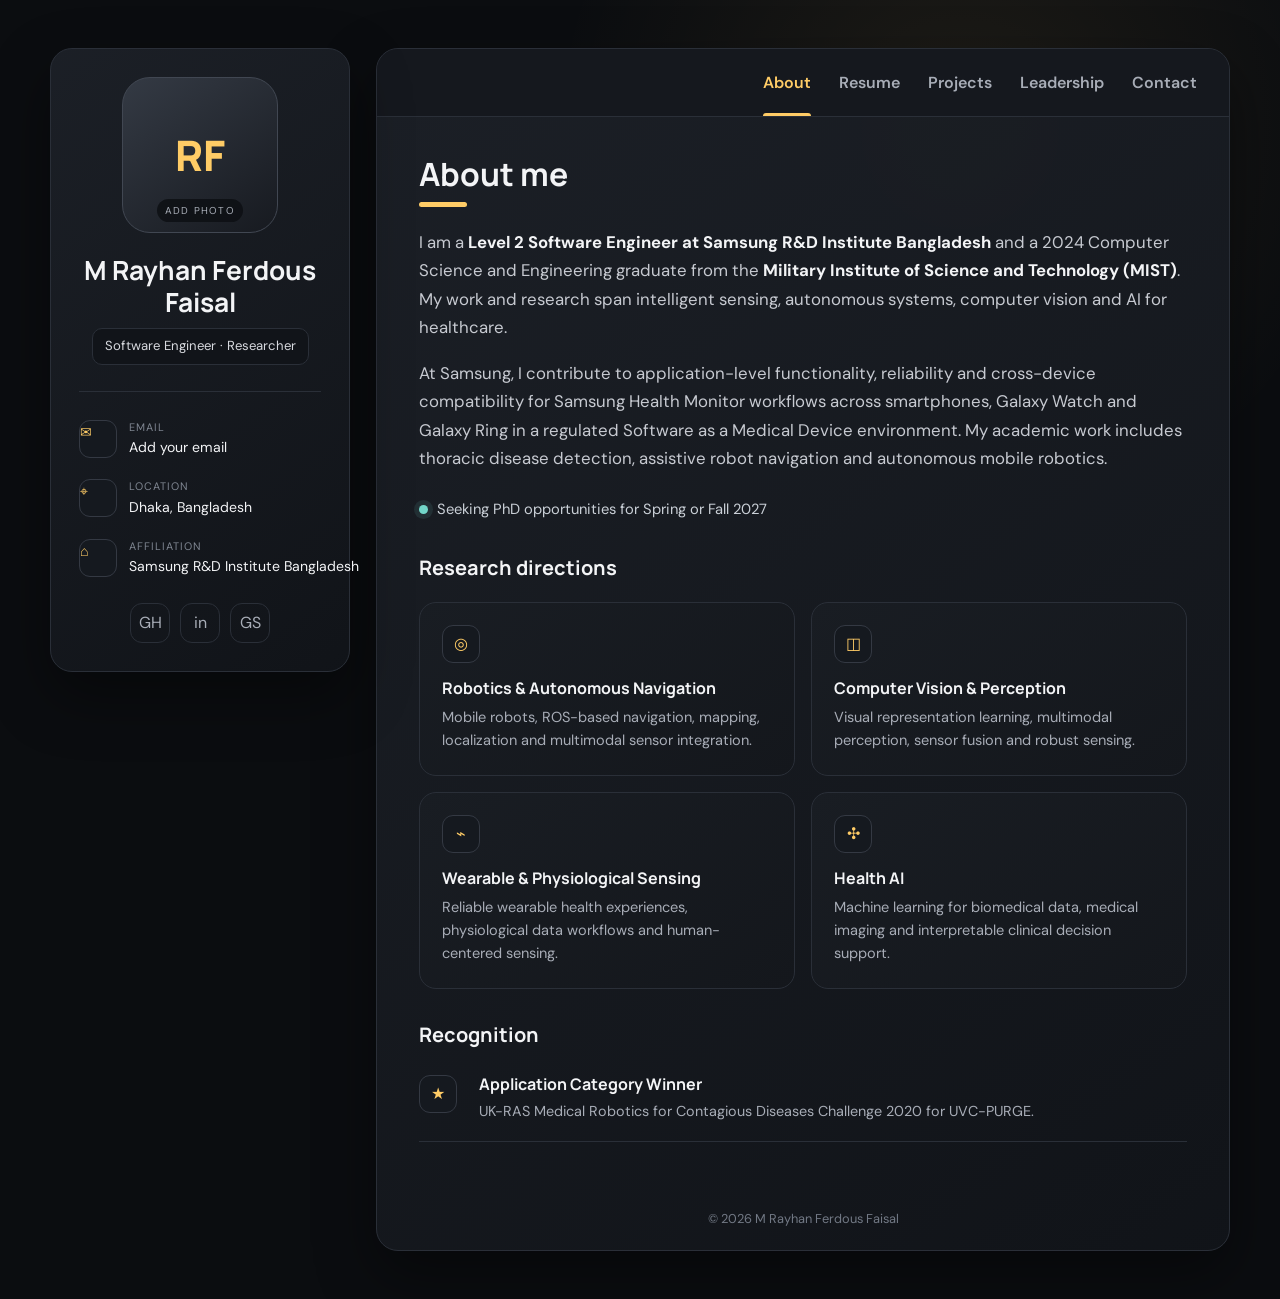
==== index.html @ c5fa4851 "Replace project entries with CV leadership and service activities" ====
<!doctype html><html lang="en"><head><meta charset="utf-8"><meta name="viewport" content="width=device-width,initial-scale=1"><meta name="description" content="M Rayhan Ferdous Faisal — software engineer and prospective PhD researcher in intelligent sensing, robotics, computer vision and health AI."><meta name="theme-color" content="#0b0d10"><title>M Rayhan Ferdous Faisal | Portfolio</title><link rel="preconnect" href="https://fonts.googleapis.com"><link rel="preconnect" href="https://fonts.gstatic.com" crossorigin><link href="https://fonts.googleapis.com/css2?family=DM+Sans:wght@400;500;600;700&family=Manrope:wght@600;700;800&display=swap" rel="stylesheet"><link rel="icon" type="image/svg+xml" href="data:image/svg+xml,%3Csvg xmlns='http://www.w3.org/2000/svg' viewBox='0 0 64 64'%3E%3Crect width='64' height='64' rx='15' fill='%23111318'/%3E%3Cpath d='M14 46V18h19c10 0 17 5 17 14 0 6-3 10-8 12l8 2v4H37l-9-13v13H14zm14-20v8h5c4 0 6-1 6-4s-2-4-6-4h-5z' fill='%23ffcc66'/%3E%3C/svg%3E"><style>
:root{--bg:#0b0d10;--s:#12151a;--s2:#191d23;--line:#2a2f38;--text:#f3f4f6;--muted:#a8adb7;--a:#ffcc66;--teal:#72d6c9;--shadow:0 24px 60px #0006;--r:22px}*{box-sizing:border-box}html{scroll-behavior:smooth}body{margin:0;background:radial-gradient(circle at 75% 10%,#ffcc6614,transparent 27%),var(--bg);color:var(--text);font:16px/1.7 "DM Sans",sans-serif}button,a{font:inherit;color:inherit}a{color:inherit}.shell{width:min(1180px,calc(100% - 32px));margin:48px auto;display:grid;grid-template-columns:300px minmax(0,1fr);gap:26px;align-items:start}.card{background:linear-gradient(145deg,#1c2027fa,#111419fa);border:1px solid var(--line);border-radius:var(--r);box-shadow:var(--shadow)}.side{position:sticky;top:28px;padding:28px;text-align:center}.portrait{width:156px;aspect-ratio:1;margin:0 auto 22px;border-radius:28px;display:grid;place-items:center;background:linear-gradient(145deg,#343a44,#171a20);border:1px solid #414752;overflow:hidden;position:relative}.portrait strong{font:800 42px/1 Manrope;color:var(--a)}.portrait:after{content:"ADD PHOTO";position:absolute;bottom:10px;padding:3px 8px;border-radius:99px;background:#0c0e12cc;color:var(--muted);font-size:10px;letter-spacing:.12em}h1,h2,h3{font-family:Manrope,sans-serif;line-height:1.2;margin-top:0}h1{font-size:1.65rem;margin-bottom:10px}.role{display:inline-flex;padding:6px 12px;border:1px solid var(--line);background:#111419;border-radius:10px;color:#d7d9de;font-size:.82rem}.rule{height:1px;background:var(--line);margin:26px 0}.contacts{display:grid;gap:17px;text-align:left}.contact{display:grid;grid-template-columns:38px 1fr;gap:12px;align-items:center;min-width:0}.icon{width:38px;height:38px;border:1px solid #343943;border-radius:11px;display:grid;place-items:center;color:var(--a);background:#15191f}.contact small{display:block;color:#7f8691;font-size:.68rem;letter-spacing:.09em;text-transform:uppercase}.contact a,.contact span{display:block;white-space:nowrap;overflow:hidden;text-overflow:ellipsis;text-decoration:none;font-size:.88rem}.social{display:flex;justify-content:center;gap:10px;margin-top:24px}.social a{width:40px;height:40px;display:grid;place-items:center;border-radius:12px;border:1px solid var(--line);text-decoration:none;color:var(--muted)}.social a:hover{color:var(--a);border-color:#66562f}.main{min-width:0;overflow:hidden}.nav{display:flex;justify-content:flex-end;padding:0 18px;border-bottom:1px solid var(--line);background:#15181e}.nav button{appearance:none;background:none;border:0;padding:20px 14px;color:var(--muted);cursor:pointer;font-weight:600;position:relative}.nav button.active{color:var(--a)}.nav button.active:after{content:"";height:3px;background:var(--a);border-radius:3px 3px 0 0;position:absolute;left:14px;right:14px;bottom:0}.panel{display:none;padding:38px 42px 46px;animation:lift .28s ease}.panel.active{display:block}@keyframes lift{from{opacity:0;transform:translateY(8px)}to{opacity:1;transform:none}}.title{font-size:2rem;margin-bottom:34px;position:relative}.title:after{content:"";position:absolute;left:0;bottom:-13px;width:48px;height:5px;border-radius:5px;background:var(--a)}.lead{font-size:1.05rem;color:#c7cad1;max-width:72ch}.lead strong{color:var(--text)}.available{display:flex;align-items:center;gap:9px;margin:24px 0 30px;color:#cad0d7;font-size:.92rem}.dot{width:9px;height:9px;border-radius:50%;background:var(--teal);box-shadow:0 0 0 5px #72d6c91a}.grid{display:grid;grid-template-columns:repeat(2,minmax(0,1fr));gap:16px;margin-top:22px}.box{padding:22px;border-radius:17px;border:1px solid var(--line);background:linear-gradient(145deg,#191d23,#14171c)}.box h3{font-size:1rem;margin:0 0 8px}.box p{margin:0;color:var(--muted);font-size:.91rem;line-height:1.6}.box .icon{margin-bottom:16px}.label{margin:34px 0 10px;font-size:1.25rem}.timeline{position:relative;margin-top:22px}.timeline:before{content:"";position:absolute;left:17px;top:12px;bottom:20px;width:1px;background:var(--line)}.entry{position:relative;padding:0 0 28px 52px}.entry:last-child{padding-bottom:0}.entry:before{content:"";position:absolute;left:11px;top:7px;width:11px;height:11px;border-radius:50%;background:var(--a);box-shadow:0 0 0 5px #2a2a26}.entry h3{font-size:1.05rem;margin:0 0 5px}.meta{color:var(--a);font-size:.85rem;margin-bottom:9px}.entry p,.entry li{color:var(--muted);font-size:.92rem}.entry p{margin:0}.entry ul{margin:8px 0 0;padding-left:18px}.pub{display:flex;flex-direction:column;min-height:220px}.tag{width:max-content;max-width:100%;padding:4px 8px;border:1px solid #4a412c;background:#211f18;color:var(--a);border-radius:7px;font-size:.72rem;font-weight:700;letter-spacing:.04em;text-transform:uppercase}.pub h3{font-size:1rem;margin:14px 0 8px}.pub p{margin-bottom:15px}.pub footer{margin-top:auto;color:#7f8691;font-size:.8rem}.project{padding:0;overflow:hidden}.media{aspect-ratio:16/9;display:grid;place-items:center;background:linear-gradient(135deg,#242a32,#111419);color:#7f8691;border-bottom:1px solid var(--line);font-size:.77rem;letter-spacing:.11em}.project-body{padding:20px}.project-body h3{margin:12px 0 8px}.project-body p{color:var(--muted);font-size:.91rem;margin:0}.chips{display:flex;flex-wrap:wrap;gap:7px;margin-top:15px}.chip{border:1px solid var(--line);border-radius:999px;padding:4px 9px;color:#bfc3ca;font-size:.74rem}.actions{display:flex;gap:14px;margin-top:17px}.actions a{font-size:.82rem;color:var(--a);text-decoration:none}.note{margin-top:22px;padding:18px 20px;border:1px dashed #4a505b;border-radius:14px;color:var(--muted);font-size:.9rem}.skills{display:grid;grid-template-columns:repeat(2,minmax(0,1fr));gap:16px}.skill{padding:20px;border:1px solid var(--line);border-radius:16px;background:#15191e}.skill h3{font-size:.96rem;margin-bottom:12px}.skill .chips{margin-top:0}.award{display:grid;grid-template-columns:44px 1fr;gap:16px;align-items:start;padding:18px 0;border-bottom:1px solid var(--line)}.award h3{font-size:1rem;margin-bottom:5px}.award p{margin:0;color:var(--muted);font-size:.9rem}.leadership-list{display:grid;gap:14px;margin-top:20px}.leadership-item{padding:20px;border:1px solid var(--line);border-radius:16px;background:#15191e}.leadership-item h3{margin:0 0 6px;font-size:1rem}.leadership-item p{margin:0;color:var(--muted);font-size:.92rem}.contact-cards{display:grid;grid-template-columns:repeat(2,minmax(0,1fr));gap:16px;margin:22px 0}.contact-card{display:flex;gap:14px;align-items:center;padding:18px;border:1px solid var(--line);border-radius:16px;background:#15191e;text-decoration:none}.contact-card:hover{border-color:#66562f}.contact-card strong{display:block;font-family:Manrope}.contact-card span{display:block;color:var(--muted);font-size:.85rem}.contact-form{display:grid;gap:14px;margin-top:24px}.contact-form label{display:grid;gap:6px;color:#cfd2d8;font-weight:600;font-size:.88rem}.contact-form input,.contact-form textarea{width:100%;border:1px solid var(--line);border-radius:12px;background:#101318;color:var(--text);padding:13px 14px;font:inherit}.contact-form textarea{min-height:150px;resize:vertical}.contact-form button{width:max-content;border:1px solid #705b28;border-radius:12px;background:var(--a);color:#18140b;padding:11px 18px;font-weight:800;cursor:pointer}.contact-form button:hover{background:#f3b844}.form-note{color:var(--muted);font-size:.83rem;margin:0}.foot{padding:20px;text-align:center;color:#727985;font-size:.8rem}:focus-visible{outline:2px solid var(--a);outline-offset:3px}@media(max-width:900px){.shell{grid-template-columns:1fr;margin:24px auto}.side{position:relative;top:0;text-align:left;display:grid;grid-template-columns:120px 1fr;gap:20px}.portrait{width:120px;margin:0;grid-row:1/3}.side .rule,.side .contacts,.side .social{grid-column:1/-1}.social{justify-content:flex-start}.grid,.contact-cards{grid-template-columns:1fr}}@media(max-width:640px){.shell{width:calc(100% - 20px);margin:10px auto 86px}.side{display:block;text-align:center;padding:22px}.portrait{margin:0 auto 18px}.contacts{text-align:left}.main{overflow:visible}.nav{position:fixed;z-index:20;bottom:0;left:0;right:0;justify-content:space-around;padding:0 4px;border:1px solid var(--line);border-radius:18px 18px 0 0;box-shadow:0 -10px 30px #0005}.nav button{padding:15px 7px;font-size:.75rem}.nav button.active:after{top:0;bottom:auto;left:7px;right:7px}.panel{padding:30px 22px 34px}.title{font-size:1.65rem}.skills{grid-template-columns:1fr}}@media(prefers-reduced-motion:reduce){html{scroll-behavior:auto}.panel{animation:none}}
</style></head><body><div class="shell"><aside class="side card" aria-label="Profile"><div class="portrait"><strong>RF</strong></div><div><h1>M Rayhan Ferdous Faisal</h1><span class="role">Software Engineer · Researcher</span></div><div class="rule"></div><div class="contacts"><div class="contact"><span class="icon">✉</span><div><small>Email</small><a href="mailto:Add your email">Add your email</a></div></div><div class="contact"><span class="icon">⌖</span><div><small>Location</small><span>Dhaka, Bangladesh</span></div></div><div class="contact"><span class="icon">⌂</span><div><small>Affiliation</small><span>Samsung R&amp;D Institute Bangladesh</span></div></div></div><div class="social"><a href="https://github.com/RF-Faisal" target="_blank" rel="noreferrer" aria-label="GitHub">GH</a><a href="#" aria-label="Add LinkedIn URL">in</a><a href="#" aria-label="Add Scholar URL">GS</a></div></aside><main class="main card"><nav class="nav" aria-label="Portfolio sections"><button class="active" data-panel="about">About</button><button data-panel="resume">Resume</button><button data-panel="projects">Projects</button><button data-panel="leadership">Leadership</button><button data-panel="contact">Contact</button></nav>
<section id="about" class="panel active"><h2 class="title">About me</h2><p class="lead">I am a <strong>Level 2 Software Engineer at Samsung R&amp;D Institute Bangladesh</strong> and a 2024 Computer Science and Engineering graduate from the <strong>Military Institute of Science and Technology (MIST)</strong>. My work and research span intelligent sensing, autonomous systems, computer vision and AI for healthcare.</p><p class="lead">At Samsung, I contribute to application-level functionality, reliability and cross-device compatibility for Samsung Health Monitor workflows across smartphones, Galaxy Watch and Galaxy Ring in a regulated Software as a Medical Device environment. My academic work includes thoracic disease detection, assistive robot navigation and autonomous mobile robotics.</p><div class="available"><span class="dot"></span>Seeking PhD opportunities for Spring or Fall 2027</div><h3 class="label">Research directions</h3><div class="grid"><article class="box"><span class="icon">◎</span><h3>Robotics &amp; Autonomous Navigation</h3><p>Mobile robots, ROS-based navigation, mapping, localization and multimodal sensor integration.</p></article><article class="box"><span class="icon">◫</span><h3>Computer Vision &amp; Perception</h3><p>Visual representation learning, multimodal perception, sensor fusion and robust sensing.</p></article><article class="box"><span class="icon">⌁</span><h3>Wearable &amp; Physiological Sensing</h3><p>Reliable wearable health experiences, physiological data workflows and human-centered sensing.</p></article><article class="box"><span class="icon">✣</span><h3>Health AI</h3><p>Machine learning for biomedical data, medical imaging and interpretable clinical decision support.</p></article></div><h3 class="label">Recognition</h3><div class="award"><span class="icon">★</span><div><h3>Application Category Winner</h3><p>UK-RAS Medical Robotics for Contagious Diseases Challenge 2020 for UVC-PURGE.</p></div></div></section>
<section id="resume" class="panel"><h2 class="title">Resume</h2>
<h3 class="label">Work experience</h3><div class="timeline">
<article class="entry"><h3>Level 2 Software Engineer · Samsung R&amp;D Institute Bangladesh</h3><div class="meta">Current · Dhaka, Bangladesh</div><ul><li>Develop application-level functionality, reliability and compatibility for Samsung Health Monitor's Sleep Apnea, Blood Pressure and ECG workflows.</li><li>Support cross-device experiences across smartphones, Galaxy Watch and Galaxy Ring within a regulated Software as a Medical Device environment.</li><li>Contribute to Android and Kotlin development, maintenance, UX improvements and cross-device functionality without claiming involvement in the underlying diagnostic algorithms.</li></ul></article>
<article class="entry"><h3>Samsung Certificate Manager · Software Engineering Project</h3><div class="meta">Samsung R&amp;D Institute Bangladesh</div><ul><li>Contributed to a server-client redesign using an Express backend, React frontend and Swagger documentation.</li><li>Worked on PKCS#12 generation and certificate workflows, replacing a Java and Bouncy Castle dependency with Node Forge.</li><li>Supported cross-platform proxy handling and secure credential storage on Ubuntu.</li></ul></article>
</div>
<h3 class="label">Research experience</h3><div class="timeline">
<article class="entry"><h3>Undergraduate Thesis · Thoracic Disease Detection</h3><div class="meta">Military Institute of Science and Technology</div><ul><li>Developed DLANet and HybridNet for multi-label classification of 14 thoracic diseases using NIH ChestX-ray14 and CheXpert.</li><li>Used patient-level stratified validation, focal loss and heatmap-based interpretation; achieved average AUROC scores of 84.73 and 84.45.</li><li>The resulting manuscript is under review at Healthcare Technology Letters (IET).</li></ul></article>
<article class="entry"><h3>UVC-PURGE · Medical Robotics Research</h3><div class="meta">Published in IEEE Access · 2022</div><ul><li>Contributed to mechanical assembly, sensor integration, motor control, power management and subsystem communication for a cost-effective UVC disinfection robot.</li><li>Supported remote navigation, camera-based semi-autonomous operation, field evaluation, microbial disinfection testing and usability assessment.</li></ul></article>
<article class="entry"><h3>Multi-Modal Assistive Robot Navigation</h3><div class="meta">Published at IEEE QPAIN · 2025</div><ul><li>Contributed to an assistive navigation system combining face-orientation gestures, voice commands and wireless inputs.</li><li>Supported a caregiver-facing remote web interface for robot control.</li></ul></article>
<article class="entry"><h3>PHOENIX 3.0 Mars Rover · Autonomous Navigation</h3><div class="meta">MIST Mongol Barota</div><ul><li>Worked on ROS Navigation Stack integration with IMU, GPS, LiDAR and RGB-D sensing for mapping and autonomous navigation.</li><li>Used sonar for obstacle avoidance and stair-fall prevention; earlier contributed to the rover's Li-Po power distribution and protection system.</li></ul></article>
</div>
<h3 class="label">Education</h3><div class="timeline"><article class="entry"><h3>B.Sc. in Computer Science and Engineering</h3><div class="meta">Military Institute of Science and Technology · 2024</div><p>CGPA: 3.35 / 4.00.</p></article></div>
<h3 class="label">Technical toolkit</h3><div class="skills"><div class="skill"><h3>AI &amp; Research</h3><div class="chips"><span class="chip">Machine Learning</span><span class="chip">Deep Learning</span><span class="chip">Computer Vision</span><span class="chip">Medical Imaging</span><span class="chip">Sensor Fusion</span></div></div><div class="skill"><h3>Robotics</h3><div class="chips"><span class="chip">ROS</span><span class="chip">Navigation Stack</span><span class="chip">LiDAR</span><span class="chip">RGB-D</span><span class="chip">IMU / GPS</span></div></div><div class="skill"><h3>Software</h3><div class="chips"><span class="chip">Kotlin</span><span class="chip">Android</span><span class="chip">Java</span><span class="chip">Node.js</span><span class="chip">TypeScript</span><span class="chip">React</span></div></div><div class="skill"><h3>Systems &amp; Tools</h3><div class="chips"><span class="chip">Git</span><span class="chip">Linux</span><span class="chip">REST APIs</span><span class="chip">Raspberry Pi</span><span class="chip">Arduino</span></div></div></div></section>
<section id="projects" class="panel"><h2 class="title">Selected projects</h2><div class="grid"><article class="box project"><div class="media">ADD PROJECT PHOTO / VIDEO</div><div class="project-body"><span class="tag">Award-winning robotics</span><h3>UVC-PURGE</h3><p>Cost-effective UVC disinfection robot with remote navigation, camera-assisted semi-autonomous operation, sensor integration, motor control and power management.</p><div class="chips"><span class="chip">Raspberry Pi</span><span class="chip">Arduino</span><span class="chip">Robotics</span></div><div class="actions"><a href="#">Add video ↗</a><a href="https://doi.org/10.1109/ACCESS.2022.3163243" target="_blank" rel="noreferrer">IEEE paper ↗</a></div></div></article><article class="box project"><div class="media">ADD PROJECT PHOTO / VIDEO</div><div class="project-body"><span class="tag">Assistive robotics</span><h3>Multi-Modal Assistive Robot Navigation</h3><p>Navigation system for physically impaired users using face-orientation gestures, voice commands and a remote caregiver web interface.</p><div class="chips"><span class="chip">Multimodal HCI</span><span class="chip">Voice</span><span class="chip">Vision</span></div><div class="actions"><a href="#">Add video ↗</a><a href="https://doi.org/10.1109/QPAIN66474.2025.11171861" target="_blank" rel="noreferrer">IEEE paper ↗</a></div></div></article><article class="box project"><div class="media">ADD ROVER PHOTO / VIDEO</div><div class="project-body"><span class="tag">Autonomous systems</span><h3>PHOENIX 3.0 Mars Rover</h3><p>Power distribution and autonomous navigation contributions spanning Li-Po protection, ROS mapping and navigation with IMU, GPS, LiDAR, RGB-D and sonar.</p><div class="chips"><span class="chip">ROS</span><span class="chip">Mapping</span><span class="chip">LiDAR</span><span class="chip">Sensor Fusion</span></div><div class="actions"><a href="#">Add video ↗</a><a href="#">Add details ↗</a></div></div></article><article class="box project"><div class="media">ADD PRODUCT SCREENSHOT</div><div class="project-body"><span class="tag">Health software</span><h3>Samsung Health Monitor</h3><p>Application-level engineering for reliable Sleep Apnea, Blood Pressure and ECG experiences across Samsung smartphones and wearable devices.</p><div class="chips"><span class="chip">Android</span><span class="chip">Kotlin</span><span class="chip">Wearables</span><span class="chip">SaMD</span></div><div class="actions"><a href="https://www.samsung.com/apps/samsung-health-monitor/" target="_blank" rel="noreferrer">Product page ↗</a></div></div></article></div><div class="note"><strong>Media placeholders:</strong> replace each <code>.media</code> block with an image, video or YouTube iframe. Replace social and project links marked <code>href="#"</code>.</div></section><section id="leadership" class="panel"><h2 class="title">Leadership &amp; service</h2><p class="lead">Leadership and service activities across student organizations, mathematics outreach and artificial intelligence education.</p><div class="leadership-list">
<article class="leadership-item"><div class="meta">Student leadership</div><h3>MIST Math Olympiad Club</h3><p>Leadership and service within the Military Institute of Science and Technology's mathematics community.</p></article>
<article class="leadership-item"><div class="meta">Student leadership</div><h3>MIST Computer Club</h3><p>Contribution to the student computing community at the Military Institute of Science and Technology.</p></article>
<article class="leadership-item"><div class="meta">National outreach</div><h3>Bangladesh Math Olympiad</h3><p>Service supporting mathematics education and Olympiad activities in Bangladesh.</p></article>
<article class="leadership-item"><div class="meta">AI outreach</div><h3>Bangladesh AI Olympiad</h3><p>Service supporting artificial intelligence education and Olympiad activities in Bangladesh.</p></article>
</div></section>
<section id="contact" class="panel"><h2 class="title">Contact me</h2><p class="lead">I am open to conversations about PhD opportunities for Spring or Fall 2027, research collaboration and work at the intersection of intelligent sensing, robotics and health AI.</p><div class="contact-cards"><a class="contact-card" href="https://github.com/RF-Faisal" target="_blank" rel="noreferrer"><span class="icon">GH</span><div><strong>GitHub</strong><span>github.com/RF-Faisal</span></div></a><a class="contact-card" href="#" aria-label="Add LinkedIn profile URL"><span class="icon">in</span><div><strong>LinkedIn</strong><span>Add your profile URL</span></div></a></div><form class="contact-form" id="contact-form"><label>Your name<input id="contact-name" name="name" autocomplete="name" required></label><label>Your email<input id="contact-email" name="email" type="email" autocomplete="email" required></label><label>Message<textarea id="contact-message" name="message" required></textarea></label><button type="submit">Compose email</button><p class="form-note">This opens your email application. Add your verified email address to <code>CONTACT_EMAIL</code> in the script before using it.</p></form></section><footer class="foot">© <span id="year"></span> M Rayhan Ferdous Faisal</footer></main></div><script>
const bs=[...document.querySelectorAll("[data-panel]")],ps=[...document.querySelectorAll(".panel")];function openPanel(id,hash=true){id=document.getElementById(id)?id:"about";bs.forEach(b=>{let on=b.dataset.panel===id;b.classList.toggle("active",on);b.setAttribute("aria-selected",on)});ps.forEach(p=>p.classList.toggle("active",p.id===id));if(hash)history.replaceState(null,"","#"+id);scrollTo({top:0,behavior:"smooth"})}bs.forEach(b=>b.onclick=()=>openPanel(b.dataset.panel));document.addEventListener("keydown",e=>{if(!["ArrowLeft","ArrowRight"].includes(e.key))return;let i=bs.findIndex(b=>b.classList.contains("active")),n=e.key==="ArrowRight"?(i+1)%bs.length:(i-1+bs.length)%bs.length;bs[n].focus();openPanel(bs[n].dataset.panel)});document.getElementById("year").textContent=new Date().getFullYear();const CONTACT_EMAIL="";document.getElementById("contact-form").addEventListener("submit",e=>{e.preventDefault();if(!CONTACT_EMAIL){alert("Add your verified email address to CONTACT_EMAIL in index.html first.");return}const n=document.getElementById("contact-name").value,m=document.getElementById("contact-message").value,from=document.getElementById("contact-email").value;location.href=`mailto:${CONTACT_EMAIL}?subject=${encodeURIComponent("Portfolio enquiry from "+n)}&body=${encodeURIComponent(m+"\n\nReply to: "+from)}`});openPanel(location.hash.slice(1)||"about",false);
</script></body></html>
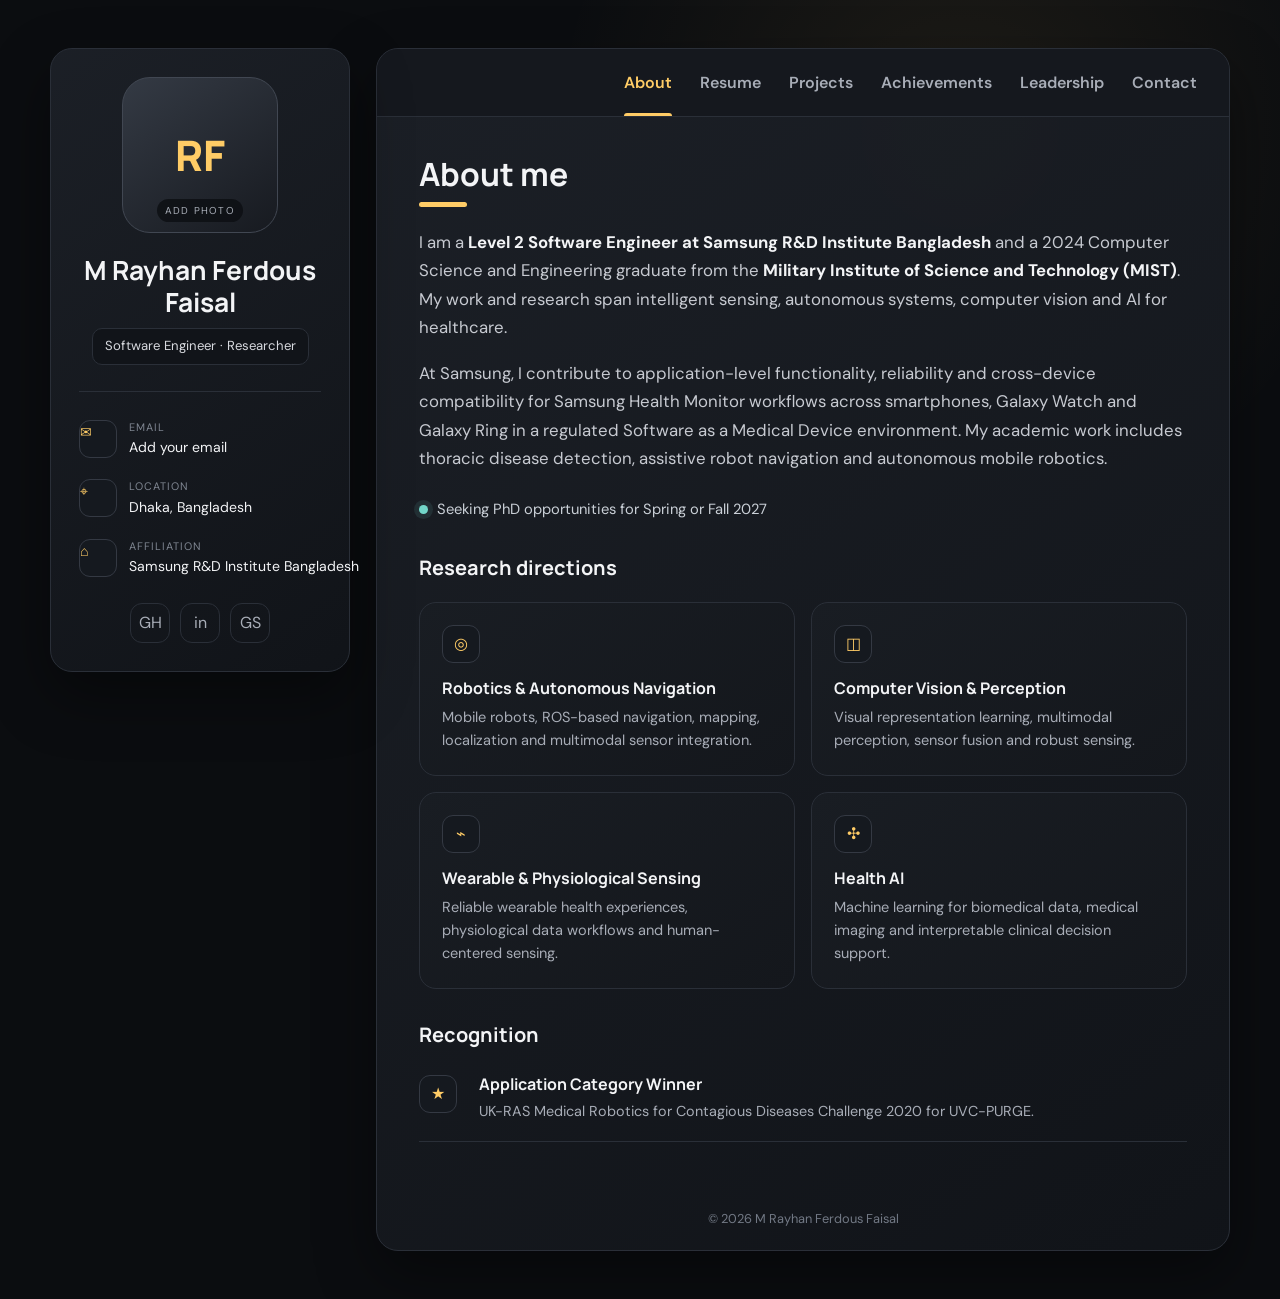
==== commit 260687d4: "Add visual achievements section between projects and leadership" ====
--- a/index.html
+++ b/index.html
@@ -1,6 +1,6 @@
 <!doctype html><html lang="en"><head><meta charset="utf-8"><meta name="viewport" content="width=device-width,initial-scale=1"><meta name="description" content="M Rayhan Ferdous Faisal — software engineer and prospective PhD researcher in intelligent sensing, robotics, computer vision and health AI."><meta name="theme-color" content="#0b0d10"><title>M Rayhan Ferdous Faisal | Portfolio</title><link rel="preconnect" href="https://fonts.googleapis.com"><link rel="preconnect" href="https://fonts.gstatic.com" crossorigin><link href="https://fonts.googleapis.com/css2?family=DM+Sans:wght@400;500;600;700&family=Manrope:wght@600;700;800&display=swap" rel="stylesheet"><link rel="icon" type="image/svg+xml" href="data:image/svg+xml,%3Csvg xmlns='http://www.w3.org/2000/svg' viewBox='0 0 64 64'%3E%3Crect width='64' height='64' rx='15' fill='%23111318'/%3E%3Cpath d='M14 46V18h19c10 0 17 5 17 14 0 6-3 10-8 12l8 2v4H37l-9-13v13H14zm14-20v8h5c4 0 6-1 6-4s-2-4-6-4h-5z' fill='%23ffcc66'/%3E%3C/svg%3E"><style>
-:root{--bg:#0b0d10;--s:#12151a;--s2:#191d23;--line:#2a2f38;--text:#f3f4f6;--muted:#a8adb7;--a:#ffcc66;--teal:#72d6c9;--shadow:0 24px 60px #0006;--r:22px}*{box-sizing:border-box}html{scroll-behavior:smooth}body{margin:0;background:radial-gradient(circle at 75% 10%,#ffcc6614,transparent 27%),var(--bg);color:var(--text);font:16px/1.7 "DM Sans",sans-serif}button,a{font:inherit;color:inherit}a{color:inherit}.shell{width:min(1180px,calc(100% - 32px));margin:48px auto;display:grid;grid-template-columns:300px minmax(0,1fr);gap:26px;align-items:start}.card{background:linear-gradient(145deg,#1c2027fa,#111419fa);border:1px solid var(--line);border-radius:var(--r);box-shadow:var(--shadow)}.side{position:sticky;top:28px;padding:28px;text-align:center}.portrait{width:156px;aspect-ratio:1;margin:0 auto 22px;border-radius:28px;display:grid;place-items:center;background:linear-gradient(145deg,#343a44,#171a20);border:1px solid #414752;overflow:hidden;position:relative}.portrait strong{font:800 42px/1 Manrope;color:var(--a)}.portrait:after{content:"ADD PHOTO";position:absolute;bottom:10px;padding:3px 8px;border-radius:99px;background:#0c0e12cc;color:var(--muted);font-size:10px;letter-spacing:.12em}h1,h2,h3{font-family:Manrope,sans-serif;line-height:1.2;margin-top:0}h1{font-size:1.65rem;margin-bottom:10px}.role{display:inline-flex;padding:6px 12px;border:1px solid var(--line);background:#111419;border-radius:10px;color:#d7d9de;font-size:.82rem}.rule{height:1px;background:var(--line);margin:26px 0}.contacts{display:grid;gap:17px;text-align:left}.contact{display:grid;grid-template-columns:38px 1fr;gap:12px;align-items:center;min-width:0}.icon{width:38px;height:38px;border:1px solid #343943;border-radius:11px;display:grid;place-items:center;color:var(--a);background:#15191f}.contact small{display:block;color:#7f8691;font-size:.68rem;letter-spacing:.09em;text-transform:uppercase}.contact a,.contact span{display:block;white-space:nowrap;overflow:hidden;text-overflow:ellipsis;text-decoration:none;font-size:.88rem}.social{display:flex;justify-content:center;gap:10px;margin-top:24px}.social a{width:40px;height:40px;display:grid;place-items:center;border-radius:12px;border:1px solid var(--line);text-decoration:none;color:var(--muted)}.social a:hover{color:var(--a);border-color:#66562f}.main{min-width:0;overflow:hidden}.nav{display:flex;justify-content:flex-end;padding:0 18px;border-bottom:1px solid var(--line);background:#15181e}.nav button{appearance:none;background:none;border:0;padding:20px 14px;color:var(--muted);cursor:pointer;font-weight:600;position:relative}.nav button.active{color:var(--a)}.nav button.active:after{content:"";height:3px;background:var(--a);border-radius:3px 3px 0 0;position:absolute;left:14px;right:14px;bottom:0}.panel{display:none;padding:38px 42px 46px;animation:lift .28s ease}.panel.active{display:block}@keyframes lift{from{opacity:0;transform:translateY(8px)}to{opacity:1;transform:none}}.title{font-size:2rem;margin-bottom:34px;position:relative}.title:after{content:"";position:absolute;left:0;bottom:-13px;width:48px;height:5px;border-radius:5px;background:var(--a)}.lead{font-size:1.05rem;color:#c7cad1;max-width:72ch}.lead strong{color:var(--text)}.available{display:flex;align-items:center;gap:9px;margin:24px 0 30px;color:#cad0d7;font-size:.92rem}.dot{width:9px;height:9px;border-radius:50%;background:var(--teal);box-shadow:0 0 0 5px #72d6c91a}.grid{display:grid;grid-template-columns:repeat(2,minmax(0,1fr));gap:16px;margin-top:22px}.box{padding:22px;border-radius:17px;border:1px solid var(--line);background:linear-gradient(145deg,#191d23,#14171c)}.box h3{font-size:1rem;margin:0 0 8px}.box p{margin:0;color:var(--muted);font-size:.91rem;line-height:1.6}.box .icon{margin-bottom:16px}.label{margin:34px 0 10px;font-size:1.25rem}.timeline{position:relative;margin-top:22px}.timeline:before{content:"";position:absolute;left:17px;top:12px;bottom:20px;width:1px;background:var(--line)}.entry{position:relative;padding:0 0 28px 52px}.entry:last-child{padding-bottom:0}.entry:before{content:"";position:absolute;left:11px;top:7px;width:11px;height:11px;border-radius:50%;background:var(--a);box-shadow:0 0 0 5px #2a2a26}.entry h3{font-size:1.05rem;margin:0 0 5px}.meta{color:var(--a);font-size:.85rem;margin-bottom:9px}.entry p,.entry li{color:var(--muted);font-size:.92rem}.entry p{margin:0}.entry ul{margin:8px 0 0;padding-left:18px}.pub{display:flex;flex-direction:column;min-height:220px}.tag{width:max-content;max-width:100%;padding:4px 8px;border:1px solid #4a412c;background:#211f18;color:var(--a);border-radius:7px;font-size:.72rem;font-weight:700;letter-spacing:.04em;text-transform:uppercase}.pub h3{font-size:1rem;margin:14px 0 8px}.pub p{margin-bottom:15px}.pub footer{margin-top:auto;color:#7f8691;font-size:.8rem}.project{padding:0;overflow:hidden}.media{aspect-ratio:16/9;display:grid;place-items:center;background:linear-gradient(135deg,#242a32,#111419);color:#7f8691;border-bottom:1px solid var(--line);font-size:.77rem;letter-spacing:.11em}.project-body{padding:20px}.project-body h3{margin:12px 0 8px}.project-body p{color:var(--muted);font-size:.91rem;margin:0}.chips{display:flex;flex-wrap:wrap;gap:7px;margin-top:15px}.chip{border:1px solid var(--line);border-radius:999px;padding:4px 9px;color:#bfc3ca;font-size:.74rem}.actions{display:flex;gap:14px;margin-top:17px}.actions a{font-size:.82rem;color:var(--a);text-decoration:none}.note{margin-top:22px;padding:18px 20px;border:1px dashed #4a505b;border-radius:14px;color:var(--muted);font-size:.9rem}.skills{display:grid;grid-template-columns:repeat(2,minmax(0,1fr));gap:16px}.skill{padding:20px;border:1px solid var(--line);border-radius:16px;background:#15191e}.skill h3{font-size:.96rem;margin-bottom:12px}.skill .chips{margin-top:0}.award{display:grid;grid-template-columns:44px 1fr;gap:16px;align-items:start;padding:18px 0;border-bottom:1px solid var(--line)}.award h3{font-size:1rem;margin-bottom:5px}.award p{margin:0;color:var(--muted);font-size:.9rem}.leadership-list{display:grid;gap:14px;margin-top:20px}.leadership-item{padding:20px;border:1px solid var(--line);border-radius:16px;background:#15191e}.leadership-item h3{margin:0 0 6px;font-size:1rem}.leadership-item p{margin:0;color:var(--muted);font-size:.92rem}.contact-cards{display:grid;grid-template-columns:repeat(2,minmax(0,1fr));gap:16px;margin:22px 0}.contact-card{display:flex;gap:14px;align-items:center;padding:18px;border:1px solid var(--line);border-radius:16px;background:#15191e;text-decoration:none}.contact-card:hover{border-color:#66562f}.contact-card strong{display:block;font-family:Manrope}.contact-card span{display:block;color:var(--muted);font-size:.85rem}.contact-form{display:grid;gap:14px;margin-top:24px}.contact-form label{display:grid;gap:6px;color:#cfd2d8;font-weight:600;font-size:.88rem}.contact-form input,.contact-form textarea{width:100%;border:1px solid var(--line);border-radius:12px;background:#101318;color:var(--text);padding:13px 14px;font:inherit}.contact-form textarea{min-height:150px;resize:vertical}.contact-form button{width:max-content;border:1px solid #705b28;border-radius:12px;background:var(--a);color:#18140b;padding:11px 18px;font-weight:800;cursor:pointer}.contact-form button:hover{background:#f3b844}.form-note{color:var(--muted);font-size:.83rem;margin:0}.foot{padding:20px;text-align:center;color:#727985;font-size:.8rem}:focus-visible{outline:2px solid var(--a);outline-offset:3px}@media(max-width:900px){.shell{grid-template-columns:1fr;margin:24px auto}.side{position:relative;top:0;text-align:left;display:grid;grid-template-columns:120px 1fr;gap:20px}.portrait{width:120px;margin:0;grid-row:1/3}.side .rule,.side .contacts,.side .social{grid-column:1/-1}.social{justify-content:flex-start}.grid,.contact-cards{grid-template-columns:1fr}}@media(max-width:640px){.shell{width:calc(100% - 20px);margin:10px auto 86px}.side{display:block;text-align:center;padding:22px}.portrait{margin:0 auto 18px}.contacts{text-align:left}.main{overflow:visible}.nav{position:fixed;z-index:20;bottom:0;left:0;right:0;justify-content:space-around;padding:0 4px;border:1px solid var(--line);border-radius:18px 18px 0 0;box-shadow:0 -10px 30px #0005}.nav button{padding:15px 7px;font-size:.75rem}.nav button.active:after{top:0;bottom:auto;left:7px;right:7px}.panel{padding:30px 22px 34px}.title{font-size:1.65rem}.skills{grid-template-columns:1fr}}@media(prefers-reduced-motion:reduce){html{scroll-behavior:auto}.panel{animation:none}}
-</style></head><body><div class="shell"><aside class="side card" aria-label="Profile"><div class="portrait"><strong>RF</strong></div><div><h1>M Rayhan Ferdous Faisal</h1><span class="role">Software Engineer · Researcher</span></div><div class="rule"></div><div class="contacts"><div class="contact"><span class="icon">✉</span><div><small>Email</small><a href="mailto:Add your email">Add your email</a></div></div><div class="contact"><span class="icon">⌖</span><div><small>Location</small><span>Dhaka, Bangladesh</span></div></div><div class="contact"><span class="icon">⌂</span><div><small>Affiliation</small><span>Samsung R&amp;D Institute Bangladesh</span></div></div></div><div class="social"><a href="https://github.com/RF-Faisal" target="_blank" rel="noreferrer" aria-label="GitHub">GH</a><a href="#" aria-label="Add LinkedIn URL">in</a><a href="#" aria-label="Add Scholar URL">GS</a></div></aside><main class="main card"><nav class="nav" aria-label="Portfolio sections"><button class="active" data-panel="about">About</button><button data-panel="resume">Resume</button><button data-panel="projects">Projects</button><button data-panel="leadership">Leadership</button><button data-panel="contact">Contact</button></nav>
+:root{--bg:#0b0d10;--s:#12151a;--s2:#191d23;--line:#2a2f38;--text:#f3f4f6;--muted:#a8adb7;--a:#ffcc66;--teal:#72d6c9;--shadow:0 24px 60px #0006;--r:22px}*{box-sizing:border-box}html{scroll-behavior:smooth}body{margin:0;background:radial-gradient(circle at 75% 10%,#ffcc6614,transparent 27%),var(--bg);color:var(--text);font:16px/1.7 "DM Sans",sans-serif}button,a{font:inherit;color:inherit}a{color:inherit}.shell{width:min(1180px,calc(100% - 32px));margin:48px auto;display:grid;grid-template-columns:300px minmax(0,1fr);gap:26px;align-items:start}.card{background:linear-gradient(145deg,#1c2027fa,#111419fa);border:1px solid var(--line);border-radius:var(--r);box-shadow:var(--shadow)}.side{position:sticky;top:28px;padding:28px;text-align:center}.portrait{width:156px;aspect-ratio:1;margin:0 auto 22px;border-radius:28px;display:grid;place-items:center;background:linear-gradient(145deg,#343a44,#171a20);border:1px solid #414752;overflow:hidden;position:relative}.portrait strong{font:800 42px/1 Manrope;color:var(--a)}.portrait:after{content:"ADD PHOTO";position:absolute;bottom:10px;padding:3px 8px;border-radius:99px;background:#0c0e12cc;color:var(--muted);font-size:10px;letter-spacing:.12em}h1,h2,h3{font-family:Manrope,sans-serif;line-height:1.2;margin-top:0}h1{font-size:1.65rem;margin-bottom:10px}.role{display:inline-flex;padding:6px 12px;border:1px solid var(--line);background:#111419;border-radius:10px;color:#d7d9de;font-size:.82rem}.rule{height:1px;background:var(--line);margin:26px 0}.contacts{display:grid;gap:17px;text-align:left}.contact{display:grid;grid-template-columns:38px 1fr;gap:12px;align-items:center;min-width:0}.icon{width:38px;height:38px;border:1px solid #343943;border-radius:11px;display:grid;place-items:center;color:var(--a);background:#15191f}.contact small{display:block;color:#7f8691;font-size:.68rem;letter-spacing:.09em;text-transform:uppercase}.contact a,.contact span{display:block;white-space:nowrap;overflow:hidden;text-overflow:ellipsis;text-decoration:none;font-size:.88rem}.social{display:flex;justify-content:center;gap:10px;margin-top:24px}.social a{width:40px;height:40px;display:grid;place-items:center;border-radius:12px;border:1px solid var(--line);text-decoration:none;color:var(--muted)}.social a:hover{color:var(--a);border-color:#66562f}.main{min-width:0;overflow:hidden}.nav{display:flex;justify-content:flex-end;padding:0 18px;border-bottom:1px solid var(--line);background:#15181e}.nav button{appearance:none;background:none;border:0;padding:20px 14px;color:var(--muted);cursor:pointer;font-weight:600;position:relative}.nav button.active{color:var(--a)}.nav button.active:after{content:"";height:3px;background:var(--a);border-radius:3px 3px 0 0;position:absolute;left:14px;right:14px;bottom:0}.panel{display:none;padding:38px 42px 46px;animation:lift .28s ease}.panel.active{display:block}@keyframes lift{from{opacity:0;transform:translateY(8px)}to{opacity:1;transform:none}}.title{font-size:2rem;margin-bottom:34px;position:relative}.title:after{content:"";position:absolute;left:0;bottom:-13px;width:48px;height:5px;border-radius:5px;background:var(--a)}.lead{font-size:1.05rem;color:#c7cad1;max-width:72ch}.lead strong{color:var(--text)}.available{display:flex;align-items:center;gap:9px;margin:24px 0 30px;color:#cad0d7;font-size:.92rem}.dot{width:9px;height:9px;border-radius:50%;background:var(--teal);box-shadow:0 0 0 5px #72d6c91a}.grid{display:grid;grid-template-columns:repeat(2,minmax(0,1fr));gap:16px;margin-top:22px}.box{padding:22px;border-radius:17px;border:1px solid var(--line);background:linear-gradient(145deg,#191d23,#14171c)}.box h3{font-size:1rem;margin:0 0 8px}.box p{margin:0;color:var(--muted);font-size:.91rem;line-height:1.6}.box .icon{margin-bottom:16px}.label{margin:34px 0 10px;font-size:1.25rem}.timeline{position:relative;margin-top:22px}.timeline:before{content:"";position:absolute;left:17px;top:12px;bottom:20px;width:1px;background:var(--line)}.entry{position:relative;padding:0 0 28px 52px}.entry:last-child{padding-bottom:0}.entry:before{content:"";position:absolute;left:11px;top:7px;width:11px;height:11px;border-radius:50%;background:var(--a);box-shadow:0 0 0 5px #2a2a26}.entry h3{font-size:1.05rem;margin:0 0 5px}.meta{color:var(--a);font-size:.85rem;margin-bottom:9px}.entry p,.entry li{color:var(--muted);font-size:.92rem}.entry p{margin:0}.entry ul{margin:8px 0 0;padding-left:18px}.pub{display:flex;flex-direction:column;min-height:220px}.tag{width:max-content;max-width:100%;padding:4px 8px;border:1px solid #4a412c;background:#211f18;color:var(--a);border-radius:7px;font-size:.72rem;font-weight:700;letter-spacing:.04em;text-transform:uppercase}.pub h3{font-size:1rem;margin:14px 0 8px}.pub p{margin-bottom:15px}.pub footer{margin-top:auto;color:#7f8691;font-size:.8rem}.project{padding:0;overflow:hidden}.media{aspect-ratio:16/9;display:grid;place-items:center;background:linear-gradient(135deg,#242a32,#111419);color:#7f8691;border-bottom:1px solid var(--line);font-size:.77rem;letter-spacing:.11em}.media img{width:100%;height:100%;object-fit:cover;display:block}.media-link{display:block;aspect-ratio:16/9;overflow:hidden;background:#111419;border-bottom:1px solid var(--line)}.media-link img{width:100%;height:100%;object-fit:cover;display:block;transition:transform .25s ease}.media-link:hover img{transform:scale(1.025)}.achievement-card{padding:0;overflow:hidden}.achievement-body{padding:20px}.achievement-body h3{margin:10px 0 7px;font-size:1.02rem}.achievement-body p{margin:0;color:var(--muted);font-size:.91rem}.achievement-body .meta{margin-bottom:2px}.project-body{padding:20px}.project-body h3{margin:12px 0 8px}.project-body p{color:var(--muted);font-size:.91rem;margin:0}.chips{display:flex;flex-wrap:wrap;gap:7px;margin-top:15px}.chip{border:1px solid var(--line);border-radius:999px;padding:4px 9px;color:#bfc3ca;font-size:.74rem}.actions{display:flex;gap:14px;margin-top:17px}.actions a{font-size:.82rem;color:var(--a);text-decoration:none}.note{margin-top:22px;padding:18px 20px;border:1px dashed #4a505b;border-radius:14px;color:var(--muted);font-size:.9rem}.skills{display:grid;grid-template-columns:repeat(2,minmax(0,1fr));gap:16px}.skill{padding:20px;border:1px solid var(--line);border-radius:16px;background:#15191e}.skill h3{font-size:.96rem;margin-bottom:12px}.skill .chips{margin-top:0}.award{display:grid;grid-template-columns:44px 1fr;gap:16px;align-items:start;padding:18px 0;border-bottom:1px solid var(--line)}.award h3{font-size:1rem;margin-bottom:5px}.award p{margin:0;color:var(--muted);font-size:.9rem}.leadership-list{display:grid;gap:14px;margin-top:20px}.leadership-item{padding:20px;border:1px solid var(--line);border-radius:16px;background:#15191e}.leadership-item h3{margin:0 0 6px;font-size:1rem}.leadership-item p,.leadership-item li{margin:0;color:var(--muted);font-size:.92rem}.leadership-item ul{margin:10px 0 0;padding-left:19px}.leadership-item li+li{margin-top:5px}.contact-cards{display:grid;grid-template-columns:repeat(2,minmax(0,1fr));gap:16px;margin:22px 0}.contact-card{display:flex;gap:14px;align-items:center;padding:18px;border:1px solid var(--line);border-radius:16px;background:#15191e;text-decoration:none}.contact-card:hover{border-color:#66562f}.contact-card strong{display:block;font-family:Manrope}.contact-card span{display:block;color:var(--muted);font-size:.85rem}.contact-form{display:grid;gap:14px;margin-top:24px}.contact-form label{display:grid;gap:6px;color:#cfd2d8;font-weight:600;font-size:.88rem}.contact-form input,.contact-form textarea{width:100%;border:1px solid var(--line);border-radius:12px;background:#101318;color:var(--text);padding:13px 14px;font:inherit}.contact-form textarea{min-height:150px;resize:vertical}.contact-form button{width:max-content;border:1px solid #705b28;border-radius:12px;background:var(--a);color:#18140b;padding:11px 18px;font-weight:800;cursor:pointer}.contact-form button:hover{background:#f3b844}.form-note{color:var(--muted);font-size:.83rem;margin:0}.foot{padding:20px;text-align:center;color:#727985;font-size:.8rem}:focus-visible{outline:2px solid var(--a);outline-offset:3px}@media(max-width:900px){.shell{grid-template-columns:1fr;margin:24px auto}.side{position:relative;top:0;text-align:left;display:grid;grid-template-columns:120px 1fr;gap:20px}.portrait{width:120px;margin:0;grid-row:1/3}.side .rule,.side .contacts,.side .social{grid-column:1/-1}.social{justify-content:flex-start}.grid,.contact-cards{grid-template-columns:1fr}}@media(max-width:640px){.shell{width:calc(100% - 20px);margin:10px auto 86px}.side{display:block;text-align:center;padding:22px}.portrait{margin:0 auto 18px}.contacts{text-align:left}.main{overflow:visible}.nav{position:fixed;z-index:20;bottom:0;left:0;right:0;justify-content:space-around;padding:0 4px;border:1px solid var(--line);border-radius:18px 18px 0 0;box-shadow:0 -10px 30px #0005}.nav button{padding:15px 7px;font-size:.75rem}.nav button.active:after{top:0;bottom:auto;left:7px;right:7px}.panel{padding:30px 22px 34px}.title{font-size:1.65rem}.skills{grid-template-columns:1fr}}@media(prefers-reduced-motion:reduce){html{scroll-behavior:auto}.panel{animation:none}}
+</style></head><body><div class="shell"><aside class="side card" aria-label="Profile"><div class="portrait"><strong>RF</strong></div><div><h1>M Rayhan Ferdous Faisal</h1><span class="role">Software Engineer · Researcher</span></div><div class="rule"></div><div class="contacts"><div class="contact"><span class="icon">✉</span><div><small>Email</small><a href="mailto:Add your email">Add your email</a></div></div><div class="contact"><span class="icon">⌖</span><div><small>Location</small><span>Dhaka, Bangladesh</span></div></div><div class="contact"><span class="icon">⌂</span><div><small>Affiliation</small><span>Samsung R&amp;D Institute Bangladesh</span></div></div></div><div class="social"><a href="https://github.com/RF-Faisal" target="_blank" rel="noreferrer" aria-label="GitHub">GH</a><a href="#" aria-label="Add LinkedIn URL">in</a><a href="#" aria-label="Add Scholar URL">GS</a></div></aside><main class="main card"><nav class="nav" aria-label="Portfolio sections"><button class="active" data-panel="about">About</button><button data-panel="resume">Resume</button><button data-panel="projects">Projects</button><button data-panel="achievements">Achievements</button><button data-panel="leadership">Leadership</button><button data-panel="contact">Contact</button></nav>
 <section id="about" class="panel active"><h2 class="title">About me</h2><p class="lead">I am a <strong>Level 2 Software Engineer at Samsung R&amp;D Institute Bangladesh</strong> and a 2024 Computer Science and Engineering graduate from the <strong>Military Institute of Science and Technology (MIST)</strong>. My work and research span intelligent sensing, autonomous systems, computer vision and AI for healthcare.</p><p class="lead">At Samsung, I contribute to application-level functionality, reliability and cross-device compatibility for Samsung Health Monitor workflows across smartphones, Galaxy Watch and Galaxy Ring in a regulated Software as a Medical Device environment. My academic work includes thoracic disease detection, assistive robot navigation and autonomous mobile robotics.</p><div class="available"><span class="dot"></span>Seeking PhD opportunities for Spring or Fall 2027</div><h3 class="label">Research directions</h3><div class="grid"><article class="box"><span class="icon">◎</span><h3>Robotics &amp; Autonomous Navigation</h3><p>Mobile robots, ROS-based navigation, mapping, localization and multimodal sensor integration.</p></article><article class="box"><span class="icon">◫</span><h3>Computer Vision &amp; Perception</h3><p>Visual representation learning, multimodal perception, sensor fusion and robust sensing.</p></article><article class="box"><span class="icon">⌁</span><h3>Wearable &amp; Physiological Sensing</h3><p>Reliable wearable health experiences, physiological data workflows and human-centered sensing.</p></article><article class="box"><span class="icon">✣</span><h3>Health AI</h3><p>Machine learning for biomedical data, medical imaging and interpretable clinical decision support.</p></article></div><h3 class="label">Recognition</h3><div class="award"><span class="icon">★</span><div><h3>Application Category Winner</h3><p>UK-RAS Medical Robotics for Contagious Diseases Challenge 2020 for UVC-PURGE.</p></div></div></section>
 <section id="resume" class="panel"><h2 class="title">Resume</h2>
 <h3 class="label">Work experience</h3><div class="timeline">
@@ -15,11 +15,20 @@
 </div>
 <h3 class="label">Education</h3><div class="timeline"><article class="entry"><h3>B.Sc. in Computer Science and Engineering</h3><div class="meta">Military Institute of Science and Technology · 2024</div><p>CGPA: 3.35 / 4.00.</p></article></div>
 <h3 class="label">Technical toolkit</h3><div class="skills"><div class="skill"><h3>AI &amp; Research</h3><div class="chips"><span class="chip">Machine Learning</span><span class="chip">Deep Learning</span><span class="chip">Computer Vision</span><span class="chip">Medical Imaging</span><span class="chip">Sensor Fusion</span></div></div><div class="skill"><h3>Robotics</h3><div class="chips"><span class="chip">ROS</span><span class="chip">Navigation Stack</span><span class="chip">LiDAR</span><span class="chip">RGB-D</span><span class="chip">IMU / GPS</span></div></div><div class="skill"><h3>Software</h3><div class="chips"><span class="chip">Kotlin</span><span class="chip">Android</span><span class="chip">Java</span><span class="chip">Node.js</span><span class="chip">TypeScript</span><span class="chip">React</span></div></div><div class="skill"><h3>Systems &amp; Tools</h3><div class="chips"><span class="chip">Git</span><span class="chip">Linux</span><span class="chip">REST APIs</span><span class="chip">Raspberry Pi</span><span class="chip">Arduino</span></div></div></div></section>
-<section id="projects" class="panel"><h2 class="title">Selected projects</h2><div class="grid"><article class="box project"><div class="media">ADD PROJECT PHOTO / VIDEO</div><div class="project-body"><span class="tag">Award-winning robotics</span><h3>UVC-PURGE</h3><p>Cost-effective UVC disinfection robot with remote navigation, camera-assisted semi-autonomous operation, sensor integration, motor control and power management.</p><div class="chips"><span class="chip">Raspberry Pi</span><span class="chip">Arduino</span><span class="chip">Robotics</span></div><div class="actions"><a href="#">Add video ↗</a><a href="https://doi.org/10.1109/ACCESS.2022.3163243" target="_blank" rel="noreferrer">IEEE paper ↗</a></div></div></article><article class="box project"><div class="media">ADD PROJECT PHOTO / VIDEO</div><div class="project-body"><span class="tag">Assistive robotics</span><h3>Multi-Modal Assistive Robot Navigation</h3><p>Navigation system for physically impaired users using face-orientation gestures, voice commands and a remote caregiver web interface.</p><div class="chips"><span class="chip">Multimodal HCI</span><span class="chip">Voice</span><span class="chip">Vision</span></div><div class="actions"><a href="#">Add video ↗</a><a href="https://doi.org/10.1109/QPAIN66474.2025.11171861" target="_blank" rel="noreferrer">IEEE paper ↗</a></div></div></article><article class="box project"><div class="media">ADD ROVER PHOTO / VIDEO</div><div class="project-body"><span class="tag">Autonomous systems</span><h3>PHOENIX 3.0 Mars Rover</h3><p>Power distribution and autonomous navigation contributions spanning Li-Po protection, ROS mapping and navigation with IMU, GPS, LiDAR, RGB-D and sonar.</p><div class="chips"><span class="chip">ROS</span><span class="chip">Mapping</span><span class="chip">LiDAR</span><span class="chip">Sensor Fusion</span></div><div class="actions"><a href="#">Add video ↗</a><a href="#">Add details ↗</a></div></div></article><article class="box project"><div class="media">ADD PRODUCT SCREENSHOT</div><div class="project-body"><span class="tag">Health software</span><h3>Samsung Health Monitor</h3><p>Application-level engineering for reliable Sleep Apnea, Blood Pressure and ECG experiences across Samsung smartphones and wearable devices.</p><div class="chips"><span class="chip">Android</span><span class="chip">Kotlin</span><span class="chip">Wearables</span><span class="chip">SaMD</span></div><div class="actions"><a href="https://www.samsung.com/apps/samsung-health-monitor/" target="_blank" rel="noreferrer">Product page ↗</a></div></div></article></div><div class="note"><strong>Media placeholders:</strong> replace each <code>.media</code> block with an image, video or YouTube iframe. Replace social and project links marked <code>href="#"</code>.</div></section><section id="leadership" class="panel"><h2 class="title">Leadership &amp; service</h2><p class="lead">Leadership and service activities across student organizations, mathematics outreach and artificial intelligence education.</p><div class="leadership-list">
-<article class="leadership-item"><div class="meta">Student leadership</div><h3>MIST Math Olympiad Club</h3><p>Leadership and service within the Military Institute of Science and Technology's mathematics community.</p></article>
-<article class="leadership-item"><div class="meta">Student leadership</div><h3>MIST Computer Club</h3><p>Contribution to the student computing community at the Military Institute of Science and Technology.</p></article>
-<article class="leadership-item"><div class="meta">National outreach</div><h3>Bangladesh Math Olympiad</h3><p>Service supporting mathematics education and Olympiad activities in Bangladesh.</p></article>
-<article class="leadership-item"><div class="meta">AI outreach</div><h3>Bangladesh AI Olympiad</h3><p>Service supporting artificial intelligence education and Olympiad activities in Bangladesh.</p></article>
+<section id="projects" class="panel"><h2 class="title">Selected projects</h2><div class="grid"><article class="box project"><div class="media">ADD PROJECT PHOTO / VIDEO</div><div class="project-body"><span class="tag">Award-winning robotics</span><h3>UVC-PURGE</h3><p>Cost-effective UVC disinfection robot with remote navigation, camera-assisted semi-autonomous operation, sensor integration, motor control and power management.</p><div class="chips"><span class="chip">Raspberry Pi</span><span class="chip">Arduino</span><span class="chip">Robotics</span></div><div class="actions"><a href="#">Add video ↗</a><a href="https://doi.org/10.1109/ACCESS.2022.3163243" target="_blank" rel="noreferrer">IEEE paper ↗</a></div></div></article><article class="box project"><div class="media">ADD PROJECT PHOTO / VIDEO</div><div class="project-body"><span class="tag">Assistive robotics</span><h3>Multi-Modal Assistive Robot Navigation</h3><p>Navigation system for physically impaired users using face-orientation gestures, voice commands and a remote caregiver web interface.</p><div class="chips"><span class="chip">Multimodal HCI</span><span class="chip">Voice</span><span class="chip">Vision</span></div><div class="actions"><a href="#">Add video ↗</a><a href="https://doi.org/10.1109/QPAIN66474.2025.11171861" target="_blank" rel="noreferrer">IEEE paper ↗</a></div></div></article><article class="box project"><div class="media">ADD ROVER PHOTO / VIDEO</div><div class="project-body"><span class="tag">Autonomous systems</span><h3>PHOENIX 3.0 Mars Rover</h3><p>Power distribution and autonomous navigation contributions spanning Li-Po protection, ROS mapping and navigation with IMU, GPS, LiDAR, RGB-D and sonar.</p><div class="chips"><span class="chip">ROS</span><span class="chip">Mapping</span><span class="chip">LiDAR</span><span class="chip">Sensor Fusion</span></div><div class="actions"><a href="#">Add video ↗</a><a href="#">Add details ↗</a></div></div></article><article class="box project"><div class="media">ADD PRODUCT SCREENSHOT</div><div class="project-body"><span class="tag">Health software</span><h3>Samsung Health Monitor</h3><p>Application-level engineering for reliable Sleep Apnea, Blood Pressure and ECG experiences across Samsung smartphones and wearable devices.</p><div class="chips"><span class="chip">Android</span><span class="chip">Kotlin</span><span class="chip">Wearables</span><span class="chip">SaMD</span></div><div class="actions"><a href="https://www.samsung.com/apps/samsung-health-monitor/" target="_blank" rel="noreferrer">Product page ↗</a></div></div></article></div><div class="note"><strong>Media placeholders:</strong> replace each <code>.media</code> block with an image, video or YouTube iframe. Replace social and project links marked <code>href="#"</code>.</div></section><section id="achievements" class="panel"><h2 class="title">Achievements</h2><p class="lead">Recognition across robotics, rover competitions, programming contests and hackathons.</p><div class="grid">
+<article class="box achievement-card"><a class="media-link" href="https://www.thedailystar.net/star-youth/news/robot-built-mist-students-brings-glory-bangladesh-2061577" target="_blank" rel="noreferrer" aria-label="Read Daily Star coverage of UVC-PURGE"><img src="https://www.thedailystar.net/sites/default/files/styles/big_1/public/feature/images/2021/03/16/mist.jpg" alt="Team UVC-PURGE with its medical disinfection robot" loading="lazy"></a><div class="achievement-body"><div class="meta">2020 · Medical Robotics Challenge</div><h3>Application Category Champion</h3><p>UVC-PURGE, UK-RAS Medical Robotics for Contagious Diseases Challenge.</p><div class="actions"><a href="https://www.thedailystar.net/star-youth/news/robot-built-mist-students-brings-glory-bangladesh-2061577" target="_blank" rel="noreferrer">News coverage ↗</a></div></div></article>
+<article class="box achievement-card"><a class="media-link" href="https://www.thedailystar.net/star-youth/news/mists-mongol-barota-tops-the-prestigious-university-rover-challenge-2021-bracu-ranks-4th-2107697" target="_blank" rel="noreferrer" aria-label="Read Daily Star coverage of URC 2021"><img src="https://www.thedailystar.net/sites/default/files/styles/big_1/public/feature/images/2021/06/09/mongol_barota_.jpg" alt="MIST Mongol Barota team at University Rover Challenge 2021" loading="lazy"></a><div class="achievement-body"><div class="meta">2021 · University Rover Challenge</div><h3>Global Champion</h3><p>MIST Mongol Barota ranked first at the University Rover Challenge 2021.</p><div class="actions"><a href="https://www.thedailystar.net/star-youth/news/mists-mongol-barota-tops-the-prestigious-university-rover-challenge-2021-bracu-ranks-4th-2107697" target="_blank" rel="noreferrer">News coverage ↗</a></div></div></article>
+<article class="box achievement-card"><div class="media">ADD ACHIEVEMENT IMAGE</div><div class="achievement-body"><div class="meta">2021 · CSE Talent Hunt, MIST</div><h3>Best Programmer, Senior Level</h3><p>Recognized as the Best Programmer of 2021 in the senior-level category.</p></div></article>
+<article class="box achievement-card"><a class="media-link" href="https://verified.sertifier.com/en/verify/99099599512592/" target="_blank" rel="noreferrer" aria-label="Verify Anatolian Rover Challenge certificate"><img src="https://image.thum.io/get/width/1000/crop/560/noanimate/https://verified.sertifier.com/en/verify/99099599512592/" alt="Certificate verification page preview for Anatolian Rover Challenge" loading="lazy"></a><div class="achievement-body"><div class="meta">2022 · Istanbul, Türkiye</div><h3>Anatolian Rover Challenge · Second Runner-Up</h3><p>Achieved third place at the international Anatolian Rover Challenge.</p><div class="actions"><a href="https://verified.sertifier.com/en/verify/99099599512592/" target="_blank" rel="noreferrer">Verify certificate ↗</a></div></div></article>
+<article class="box achievement-card"><div class="media">ADD ACHIEVEMENT IMAGE</div><div class="achievement-body"><div class="meta">2022 · Bangladesh</div><h3>Code Samurai Hackathon · Finalist</h3><p>Qualified for the final round, ranking 27th among 250 teams.</p></div></article>
+<article class="box achievement-card"><div class="media">ADD ACHIEVEMENT IMAGE</div><div class="achievement-body"><div class="meta">2020–2023 · Bangladesh</div><h3>ICPC Dhaka Regional · Four-Time Participant</h3><p>Best placement: 15th among 250 teams.</p></div></article>
+<article class="box achievement-card"><div class="media">ADD ACHIEVEMENT IMAGE</div><div class="achievement-body"><div class="meta">2021–2023 · Asia West</div><h3>ICPC Asia West Final · Three-Time Participant</h3><p>Best placement: 17th among 72 teams across India, Bangladesh, Pakistan, Afghanistan and Iran.</p></div></article>
+</div><div class="note">Cards marked <strong>ADD ACHIEVEMENT IMAGE</strong> have reserved 16:9 media areas. Replace those blocks when your images are ready.</div></section>
+<section id="leadership" class="panel"><h2 class="title">Leadership &amp; service</h2><p class="lead">Leadership in competitive programming, mathematics education and national AI and mathematics Olympiads.</p><div class="leadership-list">
+<article class="leadership-item"><div class="meta">President · April 2023 – February 2024</div><h3>MIST Math Olympiad Club</h3><ul><li>Organized workshops and training sessions for students.</li><li>Managed the intra-university mathematics Olympiad.</li></ul></article>
+<article class="leadership-item"><div class="meta">General Secretary · April 2023 – February 2024</div><h3>MIST Computer Club</h3><ul><li>Organized the Inter-Army University Programming Contest and prepared problem sets for more than 50 teams representing seven universities.</li><li>Trained students in programming fundamentals, data structures and algorithms.</li></ul></article>
+<article class="leadership-item"><div class="meta">Academic Coordinator · February 2020 – March 2024</div><h3>Bangladesh Mathematical Olympiad</h3><ul><li>Prepared questions for divisional and national rounds.</li><li>Evaluated answer scripts for regional and national rounds.</li></ul></article>
+<article class="leadership-item"><div class="meta">Judge · January 2025 – March 2025</div><h3>Bangladesh AI Olympiad</h3><ul><li>Served as a judge for regional and national rounds.</li></ul></article>
 </div></section>
 <section id="contact" class="panel"><h2 class="title">Contact me</h2><p class="lead">I am open to conversations about PhD opportunities for Spring or Fall 2027, research collaboration and work at the intersection of intelligent sensing, robotics and health AI.</p><div class="contact-cards"><a class="contact-card" href="https://github.com/RF-Faisal" target="_blank" rel="noreferrer"><span class="icon">GH</span><div><strong>GitHub</strong><span>github.com/RF-Faisal</span></div></a><a class="contact-card" href="#" aria-label="Add LinkedIn profile URL"><span class="icon">in</span><div><strong>LinkedIn</strong><span>Add your profile URL</span></div></a></div><form class="contact-form" id="contact-form"><label>Your name<input id="contact-name" name="name" autocomplete="name" required></label><label>Your email<input id="contact-email" name="email" type="email" autocomplete="email" required></label><label>Message<textarea id="contact-message" name="message" required></textarea></label><button type="submit">Compose email</button><p class="form-note">This opens your email application. Add your verified email address to <code>CONTACT_EMAIL</code> in the script before using it.</p></form></section><footer class="foot">© <span id="year"></span> M Rayhan Ferdous Faisal</footer></main></div><script>
 const bs=[...document.querySelectorAll("[data-panel]")],ps=[...document.querySelectorAll(".panel")];function openPanel(id,hash=true){id=document.getElementById(id)?id:"about";bs.forEach(b=>{let on=b.dataset.panel===id;b.classList.toggle("active",on);b.setAttribute("aria-selected",on)});ps.forEach(p=>p.classList.toggle("active",p.id===id));if(hash)history.replaceState(null,"","#"+id);scrollTo({top:0,behavior:"smooth"})}bs.forEach(b=>b.onclick=()=>openPanel(b.dataset.panel));document.addEventListener("keydown",e=>{if(!["ArrowLeft","ArrowRight"].includes(e.key))return;let i=bs.findIndex(b=>b.classList.contains("active")),n=e.key==="ArrowRight"?(i+1)%bs.length:(i-1+bs.length)%bs.length;bs[n].focus();openPanel(bs[n].dataset.panel)});document.getElementById("year").textContent=new Date().getFullYear();const CONTACT_EMAIL="";document.getElementById("contact-form").addEventListener("submit",e=>{e.preventDefault();if(!CONTACT_EMAIL){alert("Add your verified email address to CONTACT_EMAIL in index.html first.");return}const n=document.getElementById("contact-name").value,m=document.getElementById("contact-message").value,from=document.getElementById("contact-email").value;location.href=`mailto:${CONTACT_EMAIL}?subject=${encodeURIComponent("Portfolio enquiry from "+n)}&body=${encodeURIComponent(m+"\n\nReply to: "+from)}`});openPanel(location.hash.slice(1)||"about",false);
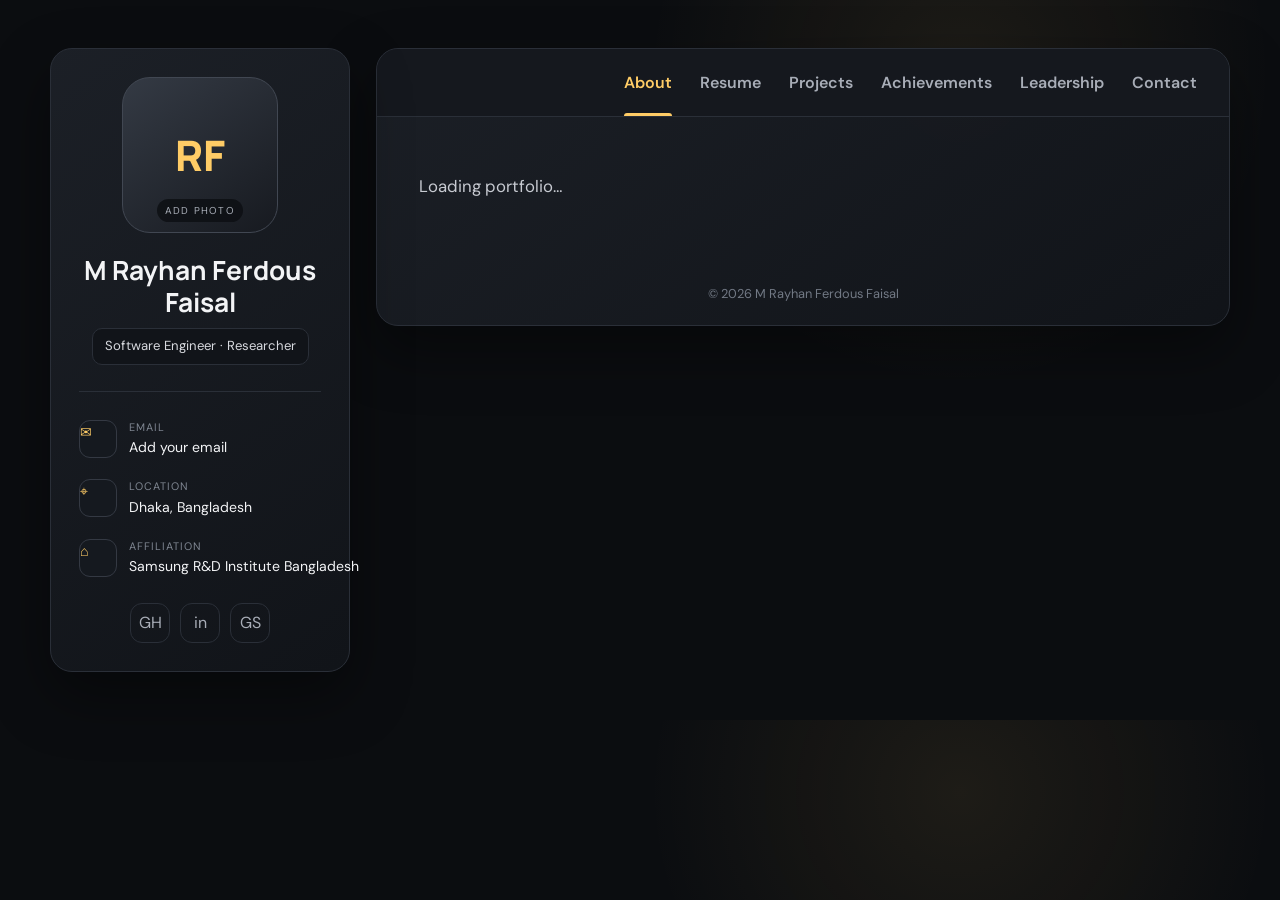
==== commit 48f5e89d: "Reduce index to readable shared layout and section loader" ====
--- a/index.html
+++ b/index.html
@@ -1,35 +1,129 @@
-<!doctype html><html lang="en"><head><meta charset="utf-8"><meta name="viewport" content="width=device-width,initial-scale=1"><meta name="description" content="M Rayhan Ferdous Faisal — software engineer and prospective PhD researcher in intelligent sensing, robotics, computer vision and health AI."><meta name="theme-color" content="#0b0d10"><title>M Rayhan Ferdous Faisal | Portfolio</title><link rel="preconnect" href="https://fonts.googleapis.com"><link rel="preconnect" href="https://fonts.gstatic.com" crossorigin><link href="https://fonts.googleapis.com/css2?family=DM+Sans:wght@400;500;600;700&family=Manrope:wght@600;700;800&display=swap" rel="stylesheet"><link rel="icon" type="image/svg+xml" href="data:image/svg+xml,%3Csvg xmlns='http://www.w3.org/2000/svg' viewBox='0 0 64 64'%3E%3Crect width='64' height='64' rx='15' fill='%23111318'/%3E%3Cpath d='M14 46V18h19c10 0 17 5 17 14 0 6-3 10-8 12l8 2v4H37l-9-13v13H14zm14-20v8h5c4 0 6-1 6-4s-2-4-6-4h-5z' fill='%23ffcc66'/%3E%3C/svg%3E"><style>
-:root{--bg:#0b0d10;--s:#12151a;--s2:#191d23;--line:#2a2f38;--text:#f3f4f6;--muted:#a8adb7;--a:#ffcc66;--teal:#72d6c9;--shadow:0 24px 60px #0006;--r:22px}*{box-sizing:border-box}html{scroll-behavior:smooth}body{margin:0;background:radial-gradient(circle at 75% 10%,#ffcc6614,transparent 27%),var(--bg);color:var(--text);font:16px/1.7 "DM Sans",sans-serif}button,a{font:inherit;color:inherit}a{color:inherit}.shell{width:min(1180px,calc(100% - 32px));margin:48px auto;display:grid;grid-template-columns:300px minmax(0,1fr);gap:26px;align-items:start}.card{background:linear-gradient(145deg,#1c2027fa,#111419fa);border:1px solid var(--line);border-radius:var(--r);box-shadow:var(--shadow)}.side{position:sticky;top:28px;padding:28px;text-align:center}.portrait{width:156px;aspect-ratio:1;margin:0 auto 22px;border-radius:28px;display:grid;place-items:center;background:linear-gradient(145deg,#343a44,#171a20);border:1px solid #414752;overflow:hidden;position:relative}.portrait strong{font:800 42px/1 Manrope;color:var(--a)}.portrait:after{content:"ADD PHOTO";position:absolute;bottom:10px;padding:3px 8px;border-radius:99px;background:#0c0e12cc;color:var(--muted);font-size:10px;letter-spacing:.12em}h1,h2,h3{font-family:Manrope,sans-serif;line-height:1.2;margin-top:0}h1{font-size:1.65rem;margin-bottom:10px}.role{display:inline-flex;padding:6px 12px;border:1px solid var(--line);background:#111419;border-radius:10px;color:#d7d9de;font-size:.82rem}.rule{height:1px;background:var(--line);margin:26px 0}.contacts{display:grid;gap:17px;text-align:left}.contact{display:grid;grid-template-columns:38px 1fr;gap:12px;align-items:center;min-width:0}.icon{width:38px;height:38px;border:1px solid #343943;border-radius:11px;display:grid;place-items:center;color:var(--a);background:#15191f}.contact small{display:block;color:#7f8691;font-size:.68rem;letter-spacing:.09em;text-transform:uppercase}.contact a,.contact span{display:block;white-space:nowrap;overflow:hidden;text-overflow:ellipsis;text-decoration:none;font-size:.88rem}.social{display:flex;justify-content:center;gap:10px;margin-top:24px}.social a{width:40px;height:40px;display:grid;place-items:center;border-radius:12px;border:1px solid var(--line);text-decoration:none;color:var(--muted)}.social a:hover{color:var(--a);border-color:#66562f}.main{min-width:0;overflow:hidden}.nav{display:flex;justify-content:flex-end;padding:0 18px;border-bottom:1px solid var(--line);background:#15181e}.nav button{appearance:none;background:none;border:0;padding:20px 14px;color:var(--muted);cursor:pointer;font-weight:600;position:relative}.nav button.active{color:var(--a)}.nav button.active:after{content:"";height:3px;background:var(--a);border-radius:3px 3px 0 0;position:absolute;left:14px;right:14px;bottom:0}.panel{display:none;padding:38px 42px 46px;animation:lift .28s ease}.panel.active{display:block}@keyframes lift{from{opacity:0;transform:translateY(8px)}to{opacity:1;transform:none}}.title{font-size:2rem;margin-bottom:34px;position:relative}.title:after{content:"";position:absolute;left:0;bottom:-13px;width:48px;height:5px;border-radius:5px;background:var(--a)}.lead{font-size:1.05rem;color:#c7cad1;max-width:72ch}.lead strong{color:var(--text)}.available{display:flex;align-items:center;gap:9px;margin:24px 0 30px;color:#cad0d7;font-size:.92rem}.dot{width:9px;height:9px;border-radius:50%;background:var(--teal);box-shadow:0 0 0 5px #72d6c91a}.grid{display:grid;grid-template-columns:repeat(2,minmax(0,1fr));gap:16px;margin-top:22px}.box{padding:22px;border-radius:17px;border:1px solid var(--line);background:linear-gradient(145deg,#191d23,#14171c)}.box h3{font-size:1rem;margin:0 0 8px}.box p{margin:0;color:var(--muted);font-size:.91rem;line-height:1.6}.box .icon{margin-bottom:16px}.label{margin:34px 0 10px;font-size:1.25rem}.timeline{position:relative;margin-top:22px}.timeline:before{content:"";position:absolute;left:17px;top:12px;bottom:20px;width:1px;background:var(--line)}.entry{position:relative;padding:0 0 28px 52px}.entry:last-child{padding-bottom:0}.entry:before{content:"";position:absolute;left:11px;top:7px;width:11px;height:11px;border-radius:50%;background:var(--a);box-shadow:0 0 0 5px #2a2a26}.entry h3{font-size:1.05rem;margin:0 0 5px}.meta{color:var(--a);font-size:.85rem;margin-bottom:9px}.entry p,.entry li{color:var(--muted);font-size:.92rem}.entry p{margin:0}.entry ul{margin:8px 0 0;padding-left:18px}.pub{display:flex;flex-direction:column;min-height:220px}.tag{width:max-content;max-width:100%;padding:4px 8px;border:1px solid #4a412c;background:#211f18;color:var(--a);border-radius:7px;font-size:.72rem;font-weight:700;letter-spacing:.04em;text-transform:uppercase}.pub h3{font-size:1rem;margin:14px 0 8px}.pub p{margin-bottom:15px}.pub footer{margin-top:auto;color:#7f8691;font-size:.8rem}.project{padding:0;overflow:hidden}.media{aspect-ratio:16/9;display:grid;place-items:center;background:linear-gradient(135deg,#242a32,#111419);color:#7f8691;border-bottom:1px solid var(--line);font-size:.77rem;letter-spacing:.11em}.media img{width:100%;height:100%;object-fit:cover;display:block}.media-link{display:block;aspect-ratio:16/9;overflow:hidden;background:#111419;border-bottom:1px solid var(--line)}.media-link img{width:100%;height:100%;object-fit:cover;display:block;transition:transform .25s ease}.media-link:hover img{transform:scale(1.025)}.achievement-card{padding:0;overflow:hidden}.achievement-body{padding:20px}.achievement-body h3{margin:10px 0 7px;font-size:1.02rem}.achievement-body p{margin:0;color:var(--muted);font-size:.91rem}.achievement-body .meta{margin-bottom:2px}.project-body{padding:20px}.project-body h3{margin:12px 0 8px}.project-body p{color:var(--muted);font-size:.91rem;margin:0}.chips{display:flex;flex-wrap:wrap;gap:7px;margin-top:15px}.chip{border:1px solid var(--line);border-radius:999px;padding:4px 9px;color:#bfc3ca;font-size:.74rem}.actions{display:flex;gap:14px;margin-top:17px}.actions a{font-size:.82rem;color:var(--a);text-decoration:none}.note{margin-top:22px;padding:18px 20px;border:1px dashed #4a505b;border-radius:14px;color:var(--muted);font-size:.9rem}.skills{display:grid;grid-template-columns:repeat(2,minmax(0,1fr));gap:16px}.skill{padding:20px;border:1px solid var(--line);border-radius:16px;background:#15191e}.skill h3{font-size:.96rem;margin-bottom:12px}.skill .chips{margin-top:0}.award{display:grid;grid-template-columns:44px 1fr;gap:16px;align-items:start;padding:18px 0;border-bottom:1px solid var(--line)}.award h3{font-size:1rem;margin-bottom:5px}.award p{margin:0;color:var(--muted);font-size:.9rem}.leadership-list{display:grid;gap:14px;margin-top:20px}.leadership-item{padding:20px;border:1px solid var(--line);border-radius:16px;background:#15191e}.leadership-item h3{margin:0 0 6px;font-size:1rem}.leadership-item p,.leadership-item li{margin:0;color:var(--muted);font-size:.92rem}.leadership-item ul{margin:10px 0 0;padding-left:19px}.leadership-item li+li{margin-top:5px}.contact-cards{display:grid;grid-template-columns:repeat(2,minmax(0,1fr));gap:16px;margin:22px 0}.contact-card{display:flex;gap:14px;align-items:center;padding:18px;border:1px solid var(--line);border-radius:16px;background:#15191e;text-decoration:none}.contact-card:hover{border-color:#66562f}.contact-card strong{display:block;font-family:Manrope}.contact-card span{display:block;color:var(--muted);font-size:.85rem}.contact-form{display:grid;gap:14px;margin-top:24px}.contact-form label{display:grid;gap:6px;color:#cfd2d8;font-weight:600;font-size:.88rem}.contact-form input,.contact-form textarea{width:100%;border:1px solid var(--line);border-radius:12px;background:#101318;color:var(--text);padding:13px 14px;font:inherit}.contact-form textarea{min-height:150px;resize:vertical}.contact-form button{width:max-content;border:1px solid #705b28;border-radius:12px;background:var(--a);color:#18140b;padding:11px 18px;font-weight:800;cursor:pointer}.contact-form button:hover{background:#f3b844}.form-note{color:var(--muted);font-size:.83rem;margin:0}.foot{padding:20px;text-align:center;color:#727985;font-size:.8rem}:focus-visible{outline:2px solid var(--a);outline-offset:3px}@media(max-width:900px){.shell{grid-template-columns:1fr;margin:24px auto}.side{position:relative;top:0;text-align:left;display:grid;grid-template-columns:120px 1fr;gap:20px}.portrait{width:120px;margin:0;grid-row:1/3}.side .rule,.side .contacts,.side .social{grid-column:1/-1}.social{justify-content:flex-start}.grid,.contact-cards{grid-template-columns:1fr}}@media(max-width:640px){.shell{width:calc(100% - 20px);margin:10px auto 86px}.side{display:block;text-align:center;padding:22px}.portrait{margin:0 auto 18px}.contacts{text-align:left}.main{overflow:visible}.nav{position:fixed;z-index:20;bottom:0;left:0;right:0;justify-content:space-around;padding:0 4px;border:1px solid var(--line);border-radius:18px 18px 0 0;box-shadow:0 -10px 30px #0005}.nav button{padding:15px 7px;font-size:.75rem}.nav button.active:after{top:0;bottom:auto;left:7px;right:7px}.panel{padding:30px 22px 34px}.title{font-size:1.65rem}.skills{grid-template-columns:1fr}}@media(prefers-reduced-motion:reduce){html{scroll-behavior:auto}.panel{animation:none}}
-</style></head><body><div class="shell"><aside class="side card" aria-label="Profile"><div class="portrait"><strong>RF</strong></div><div><h1>M Rayhan Ferdous Faisal</h1><span class="role">Software Engineer · Researcher</span></div><div class="rule"></div><div class="contacts"><div class="contact"><span class="icon">✉</span><div><small>Email</small><a href="mailto:Add your email">Add your email</a></div></div><div class="contact"><span class="icon">⌖</span><div><small>Location</small><span>Dhaka, Bangladesh</span></div></div><div class="contact"><span class="icon">⌂</span><div><small>Affiliation</small><span>Samsung R&amp;D Institute Bangladesh</span></div></div></div><div class="social"><a href="https://github.com/RF-Faisal" target="_blank" rel="noreferrer" aria-label="GitHub">GH</a><a href="#" aria-label="Add LinkedIn URL">in</a><a href="#" aria-label="Add Scholar URL">GS</a></div></aside><main class="main card"><nav class="nav" aria-label="Portfolio sections"><button class="active" data-panel="about">About</button><button data-panel="resume">Resume</button><button data-panel="projects">Projects</button><button data-panel="achievements">Achievements</button><button data-panel="leadership">Leadership</button><button data-panel="contact">Contact</button></nav>
-<section id="about" class="panel active"><h2 class="title">About me</h2><p class="lead">I am a <strong>Level 2 Software Engineer at Samsung R&amp;D Institute Bangladesh</strong> and a 2024 Computer Science and Engineering graduate from the <strong>Military Institute of Science and Technology (MIST)</strong>. My work and research span intelligent sensing, autonomous systems, computer vision and AI for healthcare.</p><p class="lead">At Samsung, I contribute to application-level functionality, reliability and cross-device compatibility for Samsung Health Monitor workflows across smartphones, Galaxy Watch and Galaxy Ring in a regulated Software as a Medical Device environment. My academic work includes thoracic disease detection, assistive robot navigation and autonomous mobile robotics.</p><div class="available"><span class="dot"></span>Seeking PhD opportunities for Spring or Fall 2027</div><h3 class="label">Research directions</h3><div class="grid"><article class="box"><span class="icon">◎</span><h3>Robotics &amp; Autonomous Navigation</h3><p>Mobile robots, ROS-based navigation, mapping, localization and multimodal sensor integration.</p></article><article class="box"><span class="icon">◫</span><h3>Computer Vision &amp; Perception</h3><p>Visual representation learning, multimodal perception, sensor fusion and robust sensing.</p></article><article class="box"><span class="icon">⌁</span><h3>Wearable &amp; Physiological Sensing</h3><p>Reliable wearable health experiences, physiological data workflows and human-centered sensing.</p></article><article class="box"><span class="icon">✣</span><h3>Health AI</h3><p>Machine learning for biomedical data, medical imaging and interpretable clinical decision support.</p></article></div><h3 class="label">Recognition</h3><div class="award"><span class="icon">★</span><div><h3>Application Category Winner</h3><p>UK-RAS Medical Robotics for Contagious Diseases Challenge 2020 for UVC-PURGE.</p></div></div></section>
-<section id="resume" class="panel"><h2 class="title">Resume</h2>
-<h3 class="label">Work experience</h3><div class="timeline">
-<article class="entry"><h3>Level 2 Software Engineer · Samsung R&amp;D Institute Bangladesh</h3><div class="meta">Current · Dhaka, Bangladesh</div><ul><li>Develop application-level functionality, reliability and compatibility for Samsung Health Monitor's Sleep Apnea, Blood Pressure and ECG workflows.</li><li>Support cross-device experiences across smartphones, Galaxy Watch and Galaxy Ring within a regulated Software as a Medical Device environment.</li><li>Contribute to Android and Kotlin development, maintenance, UX improvements and cross-device functionality without claiming involvement in the underlying diagnostic algorithms.</li></ul></article>
-<article class="entry"><h3>Samsung Certificate Manager · Software Engineering Project</h3><div class="meta">Samsung R&amp;D Institute Bangladesh</div><ul><li>Contributed to a server-client redesign using an Express backend, React frontend and Swagger documentation.</li><li>Worked on PKCS#12 generation and certificate workflows, replacing a Java and Bouncy Castle dependency with Node Forge.</li><li>Supported cross-platform proxy handling and secure credential storage on Ubuntu.</li></ul></article>
-</div>
-<h3 class="label">Research experience</h3><div class="timeline">
-<article class="entry"><h3>Undergraduate Thesis · Thoracic Disease Detection</h3><div class="meta">Military Institute of Science and Technology</div><ul><li>Developed DLANet and HybridNet for multi-label classification of 14 thoracic diseases using NIH ChestX-ray14 and CheXpert.</li><li>Used patient-level stratified validation, focal loss and heatmap-based interpretation; achieved average AUROC scores of 84.73 and 84.45.</li><li>The resulting manuscript is under review at Healthcare Technology Letters (IET).</li></ul></article>
-<article class="entry"><h3>UVC-PURGE · Medical Robotics Research</h3><div class="meta">Published in IEEE Access · 2022</div><ul><li>Contributed to mechanical assembly, sensor integration, motor control, power management and subsystem communication for a cost-effective UVC disinfection robot.</li><li>Supported remote navigation, camera-based semi-autonomous operation, field evaluation, microbial disinfection testing and usability assessment.</li></ul></article>
-<article class="entry"><h3>Multi-Modal Assistive Robot Navigation</h3><div class="meta">Published at IEEE QPAIN · 2025</div><ul><li>Contributed to an assistive navigation system combining face-orientation gestures, voice commands and wireless inputs.</li><li>Supported a caregiver-facing remote web interface for robot control.</li></ul></article>
-<article class="entry"><h3>PHOENIX 3.0 Mars Rover · Autonomous Navigation</h3><div class="meta">MIST Mongol Barota</div><ul><li>Worked on ROS Navigation Stack integration with IMU, GPS, LiDAR and RGB-D sensing for mapping and autonomous navigation.</li><li>Used sonar for obstacle avoidance and stair-fall prevention; earlier contributed to the rover's Li-Po power distribution and protection system.</li></ul></article>
-</div>
-<h3 class="label">Education</h3><div class="timeline"><article class="entry"><h3>B.Sc. in Computer Science and Engineering</h3><div class="meta">Military Institute of Science and Technology · 2024</div><p>CGPA: 3.35 / 4.00.</p></article></div>
-<h3 class="label">Technical toolkit</h3><div class="skills"><div class="skill"><h3>AI &amp; Research</h3><div class="chips"><span class="chip">Machine Learning</span><span class="chip">Deep Learning</span><span class="chip">Computer Vision</span><span class="chip">Medical Imaging</span><span class="chip">Sensor Fusion</span></div></div><div class="skill"><h3>Robotics</h3><div class="chips"><span class="chip">ROS</span><span class="chip">Navigation Stack</span><span class="chip">LiDAR</span><span class="chip">RGB-D</span><span class="chip">IMU / GPS</span></div></div><div class="skill"><h3>Software</h3><div class="chips"><span class="chip">Kotlin</span><span class="chip">Android</span><span class="chip">Java</span><span class="chip">Node.js</span><span class="chip">TypeScript</span><span class="chip">React</span></div></div><div class="skill"><h3>Systems &amp; Tools</h3><div class="chips"><span class="chip">Git</span><span class="chip">Linux</span><span class="chip">REST APIs</span><span class="chip">Raspberry Pi</span><span class="chip">Arduino</span></div></div></div></section>
-<section id="projects" class="panel"><h2 class="title">Selected projects</h2><div class="grid"><article class="box project"><div class="media">ADD PROJECT PHOTO / VIDEO</div><div class="project-body"><span class="tag">Award-winning robotics</span><h3>UVC-PURGE</h3><p>Cost-effective UVC disinfection robot with remote navigation, camera-assisted semi-autonomous operation, sensor integration, motor control and power management.</p><div class="chips"><span class="chip">Raspberry Pi</span><span class="chip">Arduino</span><span class="chip">Robotics</span></div><div class="actions"><a href="#">Add video ↗</a><a href="https://doi.org/10.1109/ACCESS.2022.3163243" target="_blank" rel="noreferrer">IEEE paper ↗</a></div></div></article><article class="box project"><div class="media">ADD PROJECT PHOTO / VIDEO</div><div class="project-body"><span class="tag">Assistive robotics</span><h3>Multi-Modal Assistive Robot Navigation</h3><p>Navigation system for physically impaired users using face-orientation gestures, voice commands and a remote caregiver web interface.</p><div class="chips"><span class="chip">Multimodal HCI</span><span class="chip">Voice</span><span class="chip">Vision</span></div><div class="actions"><a href="#">Add video ↗</a><a href="https://doi.org/10.1109/QPAIN66474.2025.11171861" target="_blank" rel="noreferrer">IEEE paper ↗</a></div></div></article><article class="box project"><div class="media">ADD ROVER PHOTO / VIDEO</div><div class="project-body"><span class="tag">Autonomous systems</span><h3>PHOENIX 3.0 Mars Rover</h3><p>Power distribution and autonomous navigation contributions spanning Li-Po protection, ROS mapping and navigation with IMU, GPS, LiDAR, RGB-D and sonar.</p><div class="chips"><span class="chip">ROS</span><span class="chip">Mapping</span><span class="chip">LiDAR</span><span class="chip">Sensor Fusion</span></div><div class="actions"><a href="#">Add video ↗</a><a href="#">Add details ↗</a></div></div></article><article class="box project"><div class="media">ADD PRODUCT SCREENSHOT</div><div class="project-body"><span class="tag">Health software</span><h3>Samsung Health Monitor</h3><p>Application-level engineering for reliable Sleep Apnea, Blood Pressure and ECG experiences across Samsung smartphones and wearable devices.</p><div class="chips"><span class="chip">Android</span><span class="chip">Kotlin</span><span class="chip">Wearables</span><span class="chip">SaMD</span></div><div class="actions"><a href="https://www.samsung.com/apps/samsung-health-monitor/" target="_blank" rel="noreferrer">Product page ↗</a></div></div></article></div><div class="note"><strong>Media placeholders:</strong> replace each <code>.media</code> block with an image, video or YouTube iframe. Replace social and project links marked <code>href="#"</code>.</div></section><section id="achievements" class="panel"><h2 class="title">Achievements</h2><p class="lead">Recognition across robotics, rover competitions, programming contests and hackathons.</p><div class="grid">
-<article class="box achievement-card"><a class="media-link" href="https://www.thedailystar.net/star-youth/news/robot-built-mist-students-brings-glory-bangladesh-2061577" target="_blank" rel="noreferrer" aria-label="Read Daily Star coverage of UVC-PURGE"><img src="https://www.thedailystar.net/sites/default/files/styles/big_1/public/feature/images/2021/03/16/mist.jpg" alt="Team UVC-PURGE with its medical disinfection robot" loading="lazy"></a><div class="achievement-body"><div class="meta">2020 · Medical Robotics Challenge</div><h3>Application Category Champion</h3><p>UVC-PURGE, UK-RAS Medical Robotics for Contagious Diseases Challenge.</p><div class="actions"><a href="https://www.thedailystar.net/star-youth/news/robot-built-mist-students-brings-glory-bangladesh-2061577" target="_blank" rel="noreferrer">News coverage ↗</a></div></div></article>
-<article class="box achievement-card"><a class="media-link" href="https://www.thedailystar.net/star-youth/news/mists-mongol-barota-tops-the-prestigious-university-rover-challenge-2021-bracu-ranks-4th-2107697" target="_blank" rel="noreferrer" aria-label="Read Daily Star coverage of URC 2021"><img src="https://www.thedailystar.net/sites/default/files/styles/big_1/public/feature/images/2021/06/09/mongol_barota_.jpg" alt="MIST Mongol Barota team at University Rover Challenge 2021" loading="lazy"></a><div class="achievement-body"><div class="meta">2021 · University Rover Challenge</div><h3>Global Champion</h3><p>MIST Mongol Barota ranked first at the University Rover Challenge 2021.</p><div class="actions"><a href="https://www.thedailystar.net/star-youth/news/mists-mongol-barota-tops-the-prestigious-university-rover-challenge-2021-bracu-ranks-4th-2107697" target="_blank" rel="noreferrer">News coverage ↗</a></div></div></article>
-<article class="box achievement-card"><div class="media">ADD ACHIEVEMENT IMAGE</div><div class="achievement-body"><div class="meta">2021 · CSE Talent Hunt, MIST</div><h3>Best Programmer, Senior Level</h3><p>Recognized as the Best Programmer of 2021 in the senior-level category.</p></div></article>
-<article class="box achievement-card"><a class="media-link" href="https://verified.sertifier.com/en/verify/99099599512592/" target="_blank" rel="noreferrer" aria-label="Verify Anatolian Rover Challenge certificate"><img src="https://image.thum.io/get/width/1000/crop/560/noanimate/https://verified.sertifier.com/en/verify/99099599512592/" alt="Certificate verification page preview for Anatolian Rover Challenge" loading="lazy"></a><div class="achievement-body"><div class="meta">2022 · Istanbul, Türkiye</div><h3>Anatolian Rover Challenge · Second Runner-Up</h3><p>Achieved third place at the international Anatolian Rover Challenge.</p><div class="actions"><a href="https://verified.sertifier.com/en/verify/99099599512592/" target="_blank" rel="noreferrer">Verify certificate ↗</a></div></div></article>
-<article class="box achievement-card"><div class="media">ADD ACHIEVEMENT IMAGE</div><div class="achievement-body"><div class="meta">2022 · Bangladesh</div><h3>Code Samurai Hackathon · Finalist</h3><p>Qualified for the final round, ranking 27th among 250 teams.</p></div></article>
-<article class="box achievement-card"><div class="media">ADD ACHIEVEMENT IMAGE</div><div class="achievement-body"><div class="meta">2020–2023 · Bangladesh</div><h3>ICPC Dhaka Regional · Four-Time Participant</h3><p>Best placement: 15th among 250 teams.</p></div></article>
-<article class="box achievement-card"><div class="media">ADD ACHIEVEMENT IMAGE</div><div class="achievement-body"><div class="meta">2021–2023 · Asia West</div><h3>ICPC Asia West Final · Three-Time Participant</h3><p>Best placement: 17th among 72 teams across India, Bangladesh, Pakistan, Afghanistan and Iran.</p></div></article>
-</div><div class="note">Cards marked <strong>ADD ACHIEVEMENT IMAGE</strong> have reserved 16:9 media areas. Replace those blocks when your images are ready.</div></section>
-<section id="leadership" class="panel"><h2 class="title">Leadership &amp; service</h2><p class="lead">Leadership in competitive programming, mathematics education and national AI and mathematics Olympiads.</p><div class="leadership-list">
-<article class="leadership-item"><div class="meta">President · April 2023 – February 2024</div><h3>MIST Math Olympiad Club</h3><ul><li>Organized workshops and training sessions for students.</li><li>Managed the intra-university mathematics Olympiad.</li></ul></article>
-<article class="leadership-item"><div class="meta">General Secretary · April 2023 – February 2024</div><h3>MIST Computer Club</h3><ul><li>Organized the Inter-Army University Programming Contest and prepared problem sets for more than 50 teams representing seven universities.</li><li>Trained students in programming fundamentals, data structures and algorithms.</li></ul></article>
-<article class="leadership-item"><div class="meta">Academic Coordinator · February 2020 – March 2024</div><h3>Bangladesh Mathematical Olympiad</h3><ul><li>Prepared questions for divisional and national rounds.</li><li>Evaluated answer scripts for regional and national rounds.</li></ul></article>
-<article class="leadership-item"><div class="meta">Judge · January 2025 – March 2025</div><h3>Bangladesh AI Olympiad</h3><ul><li>Served as a judge for regional and national rounds.</li></ul></article>
-</div></section>
-<section id="contact" class="panel"><h2 class="title">Contact me</h2><p class="lead">I am open to conversations about PhD opportunities for Spring or Fall 2027, research collaboration and work at the intersection of intelligent sensing, robotics and health AI.</p><div class="contact-cards"><a class="contact-card" href="https://github.com/RF-Faisal" target="_blank" rel="noreferrer"><span class="icon">GH</span><div><strong>GitHub</strong><span>github.com/RF-Faisal</span></div></a><a class="contact-card" href="#" aria-label="Add LinkedIn profile URL"><span class="icon">in</span><div><strong>LinkedIn</strong><span>Add your profile URL</span></div></a></div><form class="contact-form" id="contact-form"><label>Your name<input id="contact-name" name="name" autocomplete="name" required></label><label>Your email<input id="contact-email" name="email" type="email" autocomplete="email" required></label><label>Message<textarea id="contact-message" name="message" required></textarea></label><button type="submit">Compose email</button><p class="form-note">This opens your email application. Add your verified email address to <code>CONTACT_EMAIL</code> in the script before using it.</p></form></section><footer class="foot">© <span id="year"></span> M Rayhan Ferdous Faisal</footer></main></div><script>
-const bs=[...document.querySelectorAll("[data-panel]")],ps=[...document.querySelectorAll(".panel")];function openPanel(id,hash=true){id=document.getElementById(id)?id:"about";bs.forEach(b=>{let on=b.dataset.panel===id;b.classList.toggle("active",on);b.setAttribute("aria-selected",on)});ps.forEach(p=>p.classList.toggle("active",p.id===id));if(hash)history.replaceState(null,"","#"+id);scrollTo({top:0,behavior:"smooth"})}bs.forEach(b=>b.onclick=()=>openPanel(b.dataset.panel));document.addEventListener("keydown",e=>{if(!["ArrowLeft","ArrowRight"].includes(e.key))return;let i=bs.findIndex(b=>b.classList.contains("active")),n=e.key==="ArrowRight"?(i+1)%bs.length:(i-1+bs.length)%bs.length;bs[n].focus();openPanel(bs[n].dataset.panel)});document.getElementById("year").textContent=new Date().getFullYear();const CONTACT_EMAIL="";document.getElementById("contact-form").addEventListener("submit",e=>{e.preventDefault();if(!CONTACT_EMAIL){alert("Add your verified email address to CONTACT_EMAIL in index.html first.");return}const n=document.getElementById("contact-name").value,m=document.getElementById("contact-message").value,from=document.getElementById("contact-email").value;location.href=`mailto:${CONTACT_EMAIL}?subject=${encodeURIComponent("Portfolio enquiry from "+n)}&body=${encodeURIComponent(m+"\n\nReply to: "+from)}`});openPanel(location.hash.slice(1)||"about",false);
-</script></body></html>+<!doctype html>
+<html lang="en">
+  <head>
+    <meta charset="utf-8">
+    <meta name="viewport" content="width=device-width,initial-scale=1">
+    <meta name="description" content="M Rayhan Ferdous Faisal — software engineer and prospective PhD researcher in intelligent sensing, robotics, computer vision and health AI.">
+    <meta name="theme-color" content="#0b0d10">
+    <title>
+      M Rayhan Ferdous Faisal | Portfolio
+    </title>
+    <link rel="preconnect" href="https://fonts.googleapis.com">
+    <link rel="preconnect" href="https://fonts.gstatic.com" crossorigin>
+    <link href="https://fonts.googleapis.com/css2?family=DM+Sans:wght@400;500;600;700&family=Manrope:wght@600;700;800&display=swap" rel="stylesheet">
+    <link rel="icon" type="image/svg+xml" href="data:image/svg+xml,%3Csvg xmlns='http://www.w3.org/2000/svg' viewBox='0 0 64 64'%3E%3Crect width='64' height='64' rx='15' fill='%23111318'/%3E%3Cpath d='M14 46V18h19c10 0 17 5 17 14 0 6-3 10-8 12l8 2v4H37l-9-13v13H14zm14-20v8h5c4 0 6-1 6-4s-2-4-6-4h-5z' fill='%23ffcc66'/%3E%3C/svg%3E">
+    <link rel="stylesheet" href="assets/css/style.css">
+  </head>
+  <body>
+    <div class="shell">
+      <aside class="side card" aria-label="Profile">
+        <div class="portrait" data-image-slot="profile">
+          <strong>
+            RF
+          </strong>
+        </div>
+        <div>
+          <h1>
+            M Rayhan Ferdous Faisal
+          </h1>
+          <span class="role">
+            Software Engineer · Researcher
+          </span>
+        </div>
+        <div class="rule">
+        </div>
+        <div class="contacts">
+          <div class="contact">
+            <span class="icon">
+              ✉
+            </span>
+            <div>
+              <small>
+                Email
+              </small>
+              <a href="#" data-link-slot="email">
+                Add your email
+              </a>
+            </div>
+          </div>
+          <div class="contact">
+            <span class="icon">
+              ⌖
+            </span>
+            <div>
+              <small>
+                Location
+              </small>
+              <span>
+                Dhaka, Bangladesh
+              </span>
+            </div>
+          </div>
+          <div class="contact">
+            <span class="icon">
+              ⌂
+            </span>
+            <div>
+              <small>
+                Affiliation
+              </small>
+              <span>
+                Samsung R&amp;D Institute Bangladesh
+              </span>
+            </div>
+          </div>
+        </div>
+        <div class="social">
+          <a href="https://github.com/RF-Faisal" target="_blank" rel="noreferrer" aria-label="GitHub">
+            GH
+          </a>
+          <a href="#" data-link-slot="linkedin" aria-label="Add LinkedIn URL">
+            in
+          </a>
+          <a href="#" data-link-slot="scholar" aria-label="Add Google Scholar URL">
+            GS
+          </a>
+        </div>
+      </aside>
+      <main class="main card">
+        <nav class="nav" aria-label="Portfolio sections">
+          <button class="active" data-panel="about">
+            About
+          </button>
+          <button data-panel="resume">
+            Resume
+          </button>
+          <button data-panel="projects">
+            Projects
+          </button>
+          <button data-panel="achievements">
+            Achievements
+          </button>
+          <button data-panel="leadership">
+            Leadership
+          </button>
+          <button data-panel="contact">
+            Contact
+          </button>
+        </nav>
+        <div id="panel-root">
+          <div class="panel active">
+            <p class="lead">
+              Loading portfolio…
+            </p>
+          </div>
+        </div>
+        <footer class="foot">
+          ©
+          <span id="year">
+          </span>
+          M Rayhan Ferdous Faisal
+        </footer>
+      </main>
+    </div>
+    <script src="assets/js/resources.js">
+    </script>
+    <script src="assets/js/main.js">
+    </script>
+  </body>
+</html>
--- a/assets/css/style.css
+++ b/assets/css/style.css
@@ -0,0 +1,3 @@
+:root{--bg:#0b0d10;--s:#12151a;--s2:#191d23;--line:#2a2f38;--text:#f3f4f6;--muted:#a8adb7;--a:#ffcc66;--teal:#72d6c9;--shadow:0 24px 60px #0006;--r:22px}*{box-sizing:border-box}html{scroll-behavior:smooth}body{margin:0;background:radial-gradient(circle at 75% 10%,#ffcc6614,transparent 27%),var(--bg);color:var(--text);font:16px/1.7 "DM Sans",sans-serif}button,a{font:inherit;color:inherit}a{color:inherit}.shell{width:min(1180px,calc(100% - 32px));margin:48px auto;display:grid;grid-template-columns:300px minmax(0,1fr);gap:26px;align-items:start}.card{background:linear-gradient(145deg,#1c2027fa,#111419fa);border:1px solid var(--line);border-radius:var(--r);box-shadow:var(--shadow)}.side{position:sticky;top:28px;padding:28px;text-align:center}.portrait{width:156px;aspect-ratio:1;margin:0 auto 22px;border-radius:28px;display:grid;place-items:center;background:linear-gradient(145deg,#343a44,#171a20);border:1px solid #414752;overflow:hidden;position:relative}.portrait strong{font:800 42px/1 Manrope;color:var(--a)}.portrait:after{content:"ADD PHOTO";position:absolute;bottom:10px;padding:3px 8px;border-radius:99px;background:#0c0e12cc;color:var(--muted);font-size:10px;letter-spacing:.12em}h1,h2,h3{font-family:Manrope,sans-serif;line-height:1.2;margin-top:0}h1{font-size:1.65rem;margin-bottom:10px}.role{display:inline-flex;padding:6px 12px;border:1px solid var(--line);background:#111419;border-radius:10px;color:#d7d9de;font-size:.82rem}.rule{height:1px;background:var(--line);margin:26px 0}.contacts{display:grid;gap:17px;text-align:left}.contact{display:grid;grid-template-columns:38px 1fr;gap:12px;align-items:center;min-width:0}.icon{width:38px;height:38px;border:1px solid #343943;border-radius:11px;display:grid;place-items:center;color:var(--a);background:#15191f}.contact small{display:block;color:#7f8691;font-size:.68rem;letter-spacing:.09em;text-transform:uppercase}.contact a,.contact span{display:block;white-space:nowrap;overflow:hidden;text-overflow:ellipsis;text-decoration:none;font-size:.88rem}.social{display:flex;justify-content:center;gap:10px;margin-top:24px}.social a{width:40px;height:40px;display:grid;place-items:center;border-radius:12px;border:1px solid var(--line);text-decoration:none;color:var(--muted)}.social a:hover{color:var(--a);border-color:#66562f}.main{min-width:0;overflow:hidden}.nav{display:flex;justify-content:flex-end;padding:0 18px;border-bottom:1px solid var(--line);background:#15181e;overflow-x:auto;scrollbar-width:none}.nav::-webkit-scrollbar{display:none}.nav button{flex:0 0 auto;appearance:none;background:none;border:0;padding:20px 14px;color:var(--muted);cursor:pointer;font-weight:600;position:relative}.nav button.active{color:var(--a)}.nav button.active:after{content:"";height:3px;background:var(--a);border-radius:3px 3px 0 0;position:absolute;left:14px;right:14px;bottom:0}.panel{display:none;padding:38px 42px 46px;animation:lift .28s ease}.panel.active{display:block}@keyframes lift{from{opacity:0;transform:translateY(8px)}to{opacity:1;transform:none}}.title{font-size:2rem;margin-bottom:34px;position:relative}.title:after{content:"";position:absolute;left:0;bottom:-13px;width:48px;height:5px;border-radius:5px;background:var(--a)}.lead{font-size:1.05rem;color:#c7cad1;max-width:72ch}.lead strong{color:var(--text)}.available{display:flex;align-items:center;gap:9px;margin:24px 0 30px;color:#cad0d7;font-size:.92rem}.dot{width:9px;height:9px;border-radius:50%;background:var(--teal);box-shadow:0 0 0 5px #72d6c91a}.grid{display:grid;grid-template-columns:repeat(2,minmax(0,1fr));gap:16px;margin-top:22px}.box{padding:22px;border-radius:17px;border:1px solid var(--line);background:linear-gradient(145deg,#191d23,#14171c)}.box h3{font-size:1rem;margin:0 0 8px}.box p{margin:0;color:var(--muted);font-size:.91rem;line-height:1.6}.box .icon{margin-bottom:16px}.label{margin:34px 0 10px;font-size:1.25rem}.timeline{position:relative;margin-top:22px}.timeline:before{content:"";position:absolute;left:17px;top:12px;bottom:20px;width:1px;background:var(--line)}.entry{position:relative;padding:0 0 28px 52px}.entry:last-child{padding-bottom:0}.entry:before{content:"";position:absolute;left:11px;top:7px;width:11px;height:11px;border-radius:50%;background:var(--a);box-shadow:0 0 0 5px #2a2a26}.entry h3{font-size:1.05rem;margin:0 0 5px}.meta{color:var(--a);font-size:.85rem;margin-bottom:9px}.entry p,.entry li{color:var(--muted);font-size:.92rem}.entry p{margin:0}.entry ul{margin:8px 0 0;padding-left:18px}.pub{display:flex;flex-direction:column;min-height:220px}.tag{width:max-content;max-width:100%;padding:4px 8px;border:1px solid #4a412c;background:#211f18;color:var(--a);border-radius:7px;font-size:.72rem;font-weight:700;letter-spacing:.04em;text-transform:uppercase}.pub h3{font-size:1rem;margin:14px 0 8px}.pub p{margin-bottom:15px}.pub footer{margin-top:auto;color:#7f8691;font-size:.8rem}.project{padding:0;overflow:hidden}.media{aspect-ratio:16/9;display:grid;place-items:center;background:linear-gradient(135deg,#242a32,#111419);color:#7f8691;border-bottom:1px solid var(--line);font-size:.77rem;letter-spacing:.11em}.media img{width:100%;height:100%;object-fit:cover;display:block}.media-link{display:block;aspect-ratio:16/9;overflow:hidden;background:#111419;border-bottom:1px solid var(--line)}.media-link img{width:100%;height:100%;object-fit:cover;display:block;transition:transform .25s ease}.media-link:hover img{transform:scale(1.025)}.achievement-card{padding:0;overflow:hidden}.achievement-body{padding:20px}.achievement-body h3{margin:10px 0 7px;font-size:1.02rem}.achievement-body p{margin:0;color:var(--muted);font-size:.91rem}.achievement-body .meta{margin-bottom:2px}.project-body{padding:20px}.project-body h3{margin:12px 0 8px}.project-body p{color:var(--muted);font-size:.91rem;margin:0}.chips{display:flex;flex-wrap:wrap;gap:7px;margin-top:15px}.chip{border:1px solid var(--line);border-radius:999px;padding:4px 9px;color:#bfc3ca;font-size:.74rem}.actions{display:flex;gap:14px;margin-top:17px}.actions a{font-size:.82rem;color:var(--a);text-decoration:none}.note{margin-top:22px;padding:18px 20px;border:1px dashed #4a505b;border-radius:14px;color:var(--muted);font-size:.9rem}.skills{display:grid;grid-template-columns:repeat(2,minmax(0,1fr));gap:16px}.skill{padding:20px;border:1px solid var(--line);border-radius:16px;background:#15191e}.skill h3{font-size:.96rem;margin-bottom:12px}.skill .chips{margin-top:0}.award{display:grid;grid-template-columns:44px 1fr;gap:16px;align-items:start;padding:18px 0;border-bottom:1px solid var(--line)}.award h3{font-size:1rem;margin-bottom:5px}.award p{margin:0;color:var(--muted);font-size:.9rem}.leadership-list{display:grid;gap:14px;margin-top:20px}.leadership-item{padding:20px;border:1px solid var(--line);border-radius:16px;background:#15191e}.leadership-item h3{margin:0 0 6px;font-size:1rem}.leadership-item p,.leadership-item li{margin:0;color:var(--muted);font-size:.92rem}.leadership-item ul{margin:10px 0 0;padding-left:19px}.leadership-item li+li{margin-top:5px}.contact-cards{display:grid;grid-template-columns:repeat(2,minmax(0,1fr));gap:16px;margin:22px 0}.contact-card{display:flex;gap:14px;align-items:center;padding:18px;border:1px solid var(--line);border-radius:16px;background:#15191e;text-decoration:none}.contact-card:hover{border-color:#66562f}.contact-card strong{display:block;font-family:Manrope}.contact-card span{display:block;color:var(--muted);font-size:.85rem}.contact-form{display:grid;gap:14px;margin-top:24px}.contact-form label{display:grid;gap:6px;color:#cfd2d8;font-weight:600;font-size:.88rem}.contact-form input,.contact-form textarea{width:100%;border:1px solid var(--line);border-radius:12px;background:#101318;color:var(--text);padding:13px 14px;font:inherit}.contact-form textarea{min-height:150px;resize:vertical}.contact-form button{width:max-content;border:1px solid #705b28;border-radius:12px;background:var(--a);color:#18140b;padding:11px 18px;font-weight:800;cursor:pointer}.contact-form button:hover{background:#f3b844}.form-note{color:var(--muted);font-size:.83rem;margin:0}.foot{padding:20px;text-align:center;color:#727985;font-size:.8rem}:focus-visible{outline:2px solid var(--a);outline-offset:3px}@media(max-width:900px){.shell{grid-template-columns:1fr;margin:24px auto}.side{position:relative;top:0;text-align:left;display:grid;grid-template-columns:120px 1fr;gap:20px}.portrait{width:120px;margin:0;grid-row:1/3}.side .rule,.side .contacts,.side .social{grid-column:1/-1}.social{justify-content:flex-start}.grid,.contact-cards{grid-template-columns:1fr}}@media(max-width:640px){.shell{width:calc(100% - 20px);margin:10px auto 86px}.side{display:block;text-align:center;padding:22px}.portrait{margin:0 auto 18px}.contacts{text-align:left}.main{overflow:visible}.nav{position:fixed;z-index:20;bottom:0;left:0;right:0;justify-content:flex-start;padding:0 4px;border:1px solid var(--line);border-radius:18px 18px 0 0;box-shadow:0 -10px 30px #0005}.nav button{padding:15px 7px;font-size:.75rem}.nav button.active:after{top:0;bottom:auto;left:7px;right:7px}.panel{padding:30px 22px 34px}.title{font-size:1.65rem}.skills{grid-template-columns:1fr}}@media(prefers-reduced-motion:reduce){html{scroll-behavior:auto}.panel{animation:none}}
+
+.portrait.has-image::after{display:none}.portrait img{width:100%;height:100%;object-fit:cover;display:block}
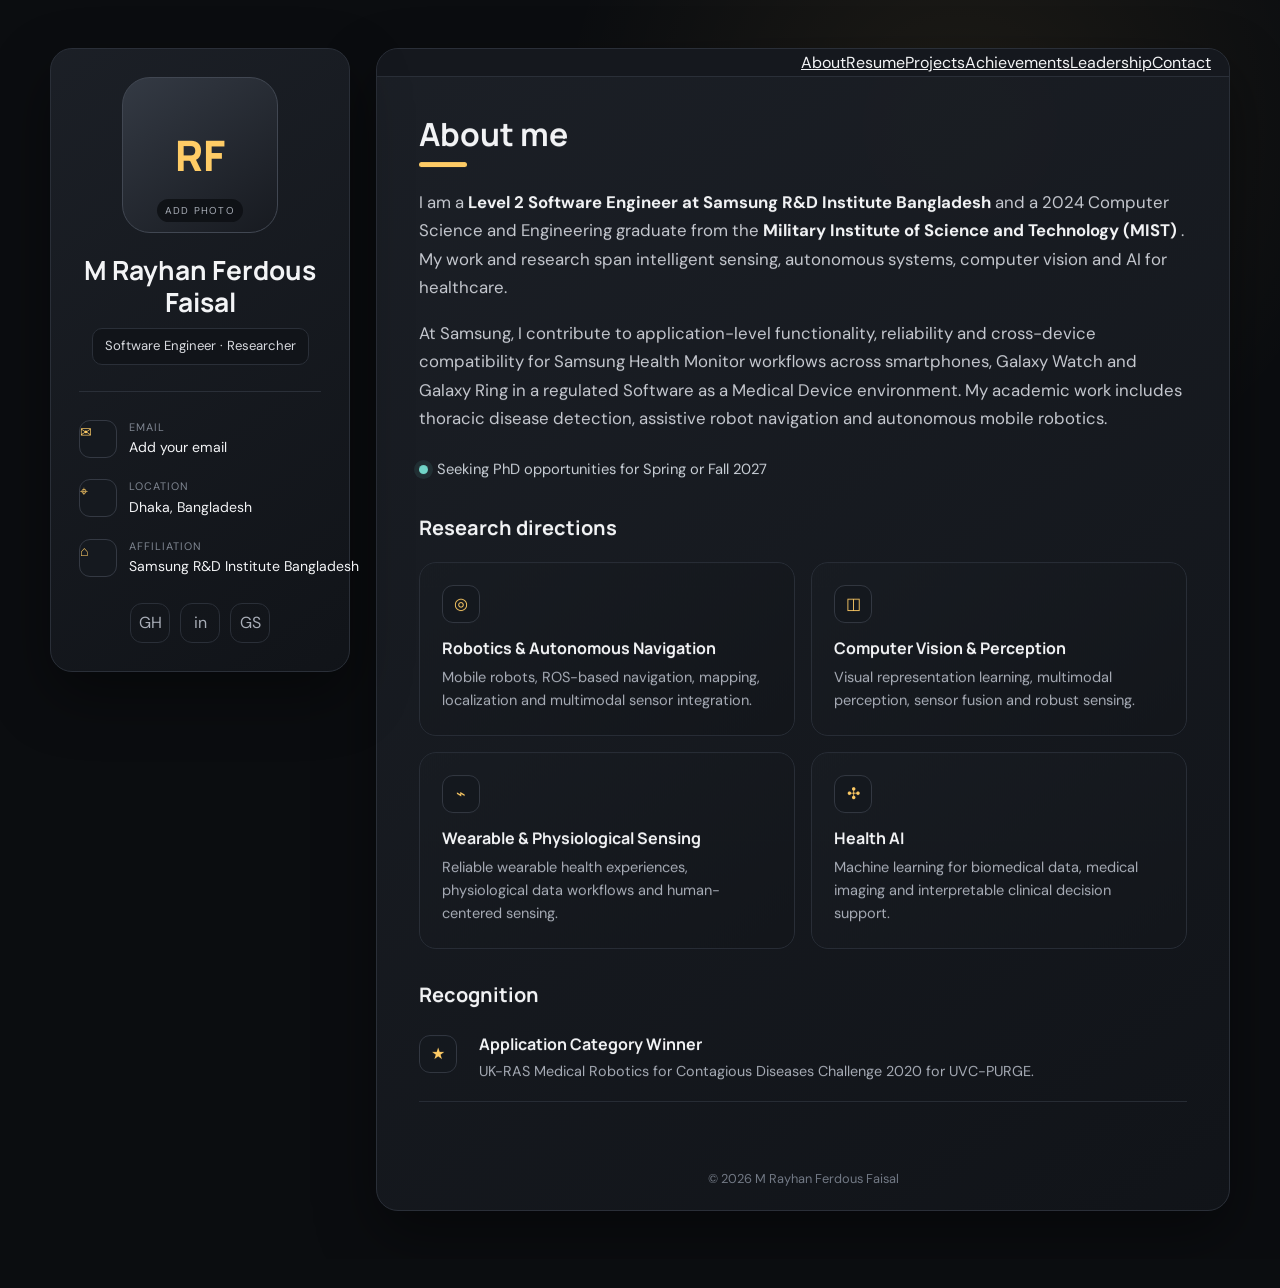
==== commit 8d847455: "Redirect portfolio root to standalone About page" ====
--- a/index.html
+++ b/index.html
@@ -1,129 +1,13 @@
 <!doctype html>
 <html lang="en">
-  <head>
-    <meta charset="utf-8">
-    <meta name="viewport" content="width=device-width,initial-scale=1">
-    <meta name="description" content="M Rayhan Ferdous Faisal — software engineer and prospective PhD researcher in intelligent sensing, robotics, computer vision and health AI.">
-    <meta name="theme-color" content="#0b0d10">
-    <title>
-      M Rayhan Ferdous Faisal | Portfolio
-    </title>
-    <link rel="preconnect" href="https://fonts.googleapis.com">
-    <link rel="preconnect" href="https://fonts.gstatic.com" crossorigin>
-    <link href="https://fonts.googleapis.com/css2?family=DM+Sans:wght@400;500;600;700&family=Manrope:wght@600;700;800&display=swap" rel="stylesheet">
-    <link rel="icon" type="image/svg+xml" href="data:image/svg+xml,%3Csvg xmlns='http://www.w3.org/2000/svg' viewBox='0 0 64 64'%3E%3Crect width='64' height='64' rx='15' fill='%23111318'/%3E%3Cpath d='M14 46V18h19c10 0 17 5 17 14 0 6-3 10-8 12l8 2v4H37l-9-13v13H14zm14-20v8h5c4 0 6-1 6-4s-2-4-6-4h-5z' fill='%23ffcc66'/%3E%3C/svg%3E">
-    <link rel="stylesheet" href="assets/css/style.css">
-  </head>
-  <body>
-    <div class="shell">
-      <aside class="side card" aria-label="Profile">
-        <div class="portrait" data-image-slot="profile">
-          <strong>
-            RF
-          </strong>
-        </div>
-        <div>
-          <h1>
-            M Rayhan Ferdous Faisal
-          </h1>
-          <span class="role">
-            Software Engineer · Researcher
-          </span>
-        </div>
-        <div class="rule">
-        </div>
-        <div class="contacts">
-          <div class="contact">
-            <span class="icon">
-              ✉
-            </span>
-            <div>
-              <small>
-                Email
-              </small>
-              <a href="#" data-link-slot="email">
-                Add your email
-              </a>
-            </div>
-          </div>
-          <div class="contact">
-            <span class="icon">
-              ⌖
-            </span>
-            <div>
-              <small>
-                Location
-              </small>
-              <span>
-                Dhaka, Bangladesh
-              </span>
-            </div>
-          </div>
-          <div class="contact">
-            <span class="icon">
-              ⌂
-            </span>
-            <div>
-              <small>
-                Affiliation
-              </small>
-              <span>
-                Samsung R&amp;D Institute Bangladesh
-              </span>
-            </div>
-          </div>
-        </div>
-        <div class="social">
-          <a href="https://github.com/RF-Faisal" target="_blank" rel="noreferrer" aria-label="GitHub">
-            GH
-          </a>
-          <a href="#" data-link-slot="linkedin" aria-label="Add LinkedIn URL">
-            in
-          </a>
-          <a href="#" data-link-slot="scholar" aria-label="Add Google Scholar URL">
-            GS
-          </a>
-        </div>
-      </aside>
-      <main class="main card">
-        <nav class="nav" aria-label="Portfolio sections">
-          <button class="active" data-panel="about">
-            About
-          </button>
-          <button data-panel="resume">
-            Resume
-          </button>
-          <button data-panel="projects">
-            Projects
-          </button>
-          <button data-panel="achievements">
-            Achievements
-          </button>
-          <button data-panel="leadership">
-            Leadership
-          </button>
-          <button data-panel="contact">
-            Contact
-          </button>
-        </nav>
-        <div id="panel-root">
-          <div class="panel active">
-            <p class="lead">
-              Loading portfolio…
-            </p>
-          </div>
-        </div>
-        <footer class="foot">
-          ©
-          <span id="year">
-          </span>
-          M Rayhan Ferdous Faisal
-        </footer>
-      </main>
-    </div>
-    <script src="assets/js/resources.js">
-    </script>
-    <script src="assets/js/main.js">
-    </script>
-  </body>
+<head>
+  <meta charset="utf-8">
+  <meta http-equiv="refresh" content="0; url=about/">
+  <meta name="viewport" content="width=device-width, initial-scale=1">
+  <title>M Rayhan Ferdous Faisal | Portfolio</title>
+  <link rel="canonical" href="about/">
+</head>
+<body>
+  <p>Opening <a href="about/">M Rayhan Ferdous Faisal's portfolio</a>…</p>
+</body>
 </html>
